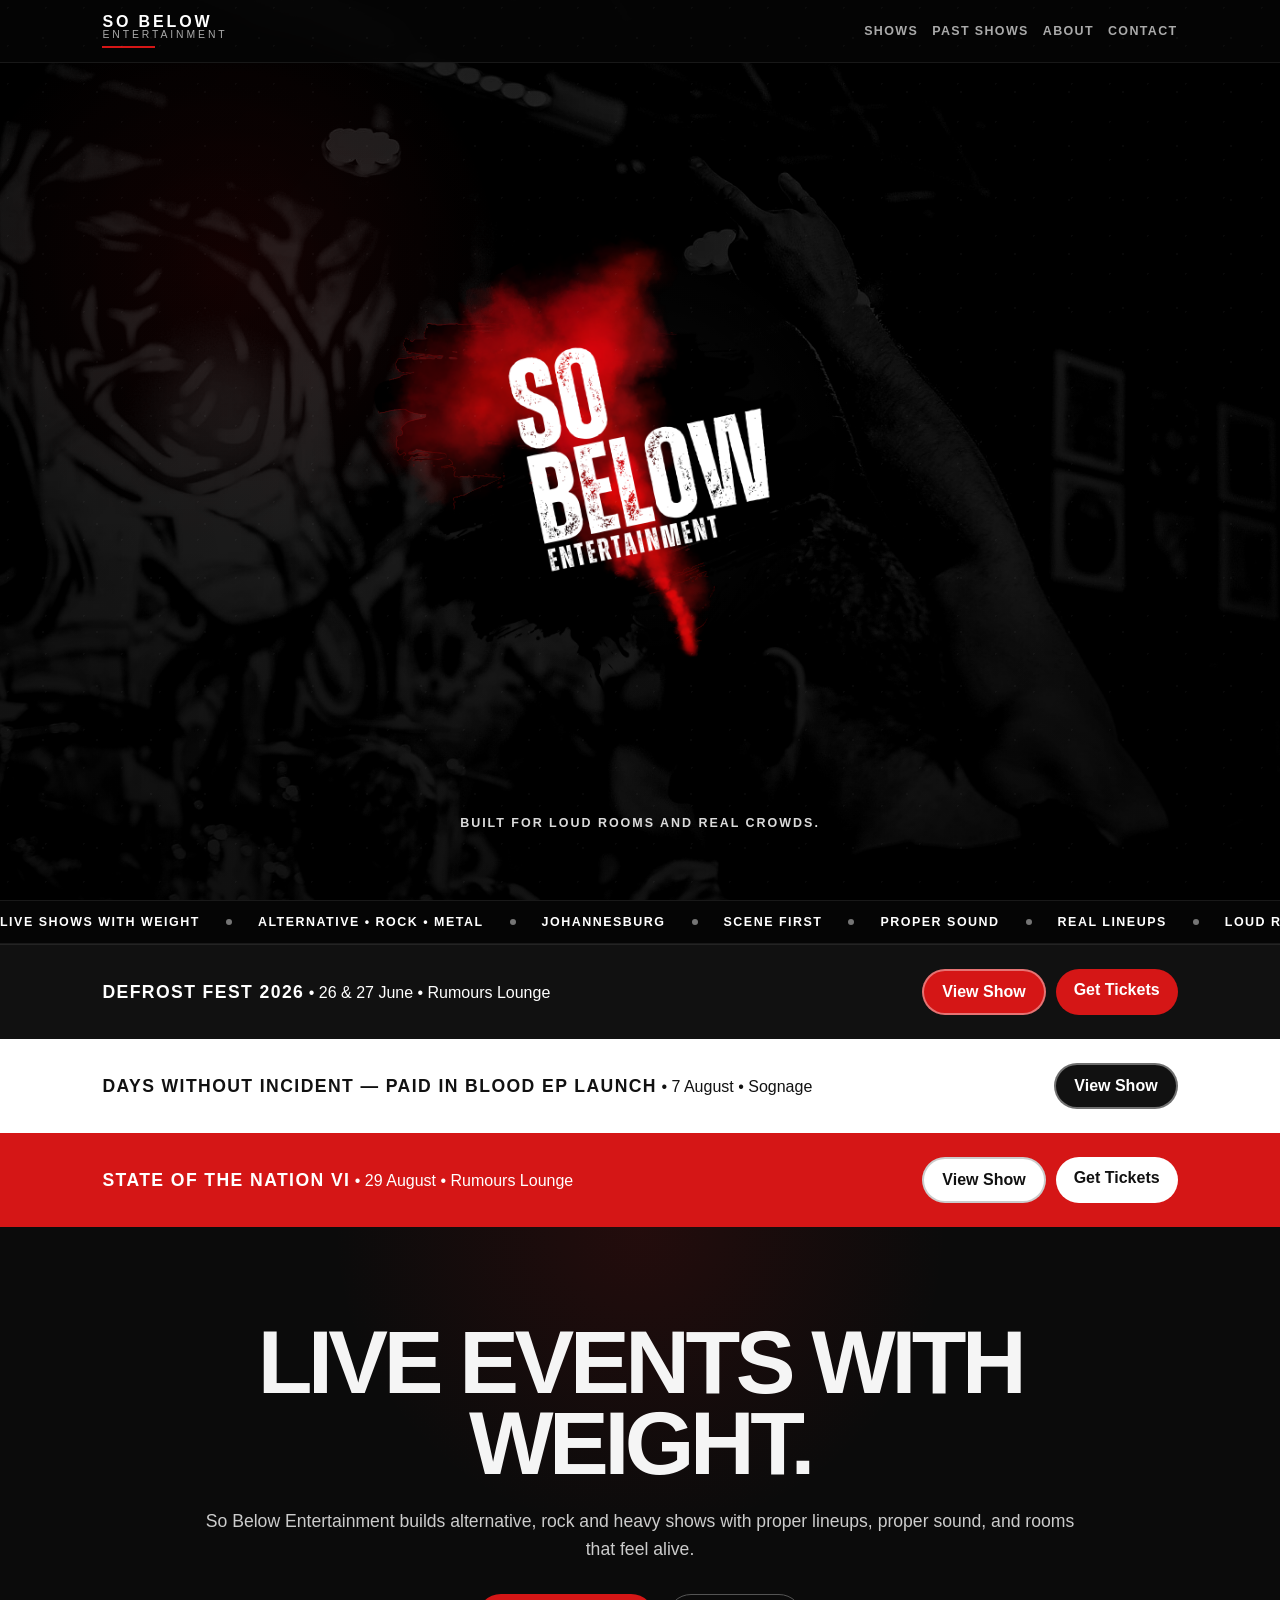
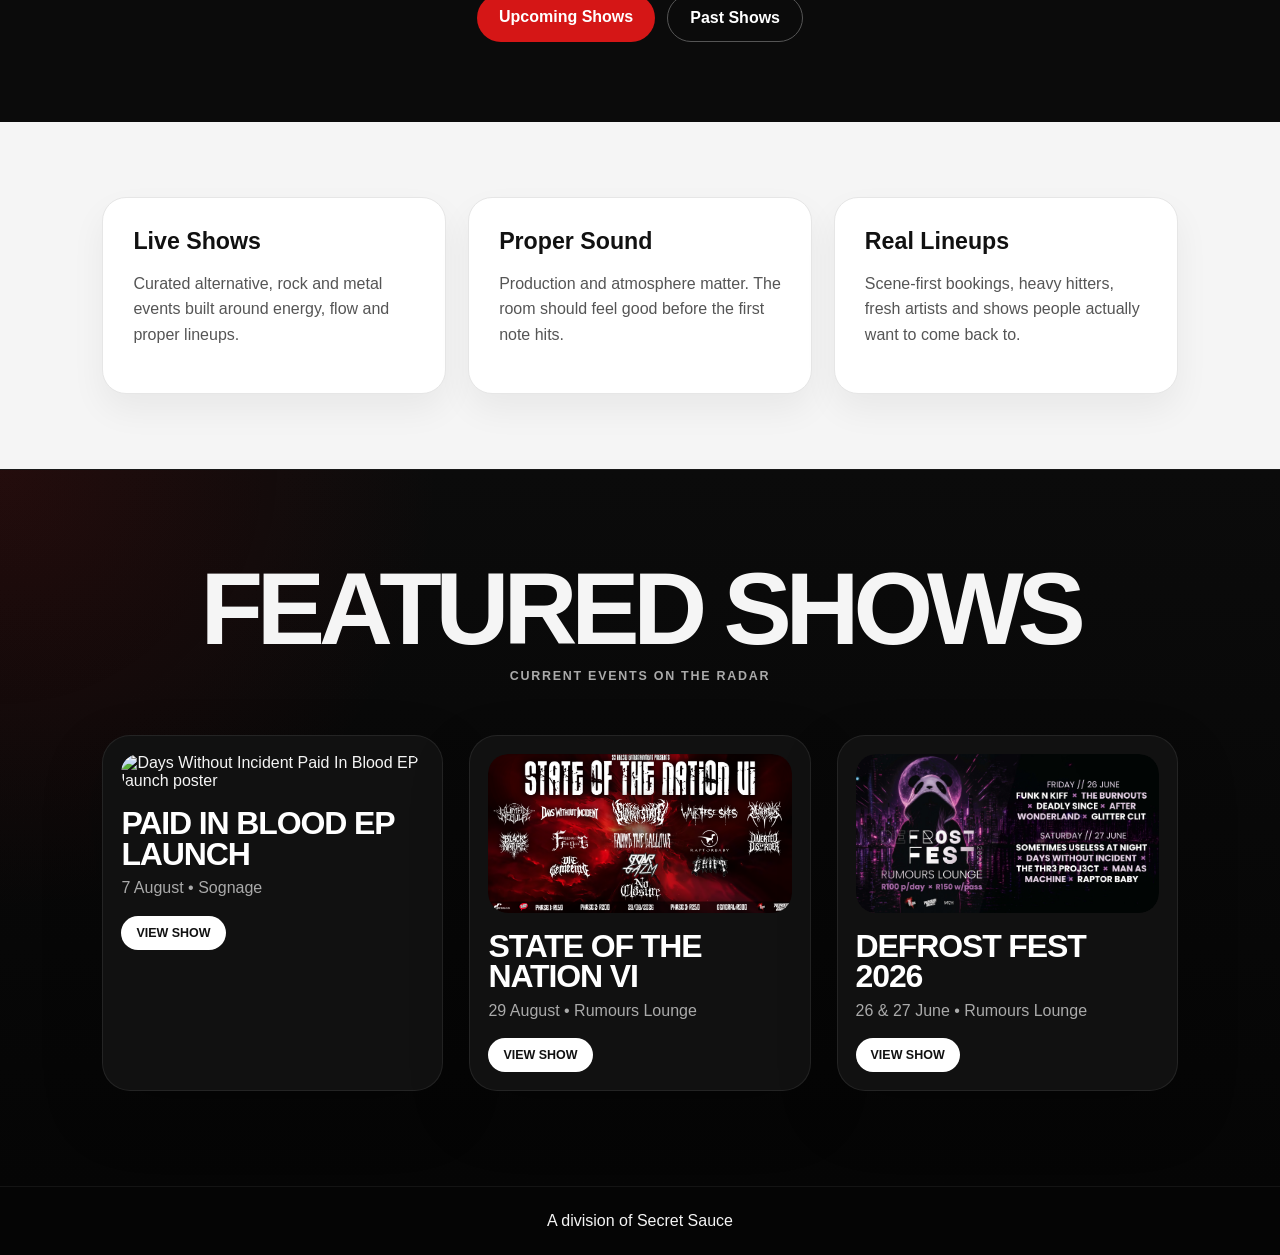
==== index.html @ 9b1fa043 "Update index.html" ====
<!DOCTYPE html>
<html lang="en">
<head>
<meta charset="UTF-8">
<meta name="viewport" content="width=device-width, initial-scale=1.0">
<title>So Below Entertainment | Live Music Events Johannesburg</title>

<meta name="description" content="So Below Entertainment puts on alternative, rock and metal shows in Johannesburg. Proper lineups, proper sound, rooms that feel alive.">

<link rel="icon" type="image/png" sizes="32x32" href="favicon-32x32.png">

<style>
* { box-sizing: border-box; }

html { scroll-behavior: smooth; }

body {
  margin: 0;
  font-family: Arial, Helvetica, sans-serif;
  background: #050505;
  color: #f5f5f5;
}

body::before {
  content: "";
  position: fixed;
  inset: 0;
  pointer-events: none;
  z-index: 999;
  opacity: 0.035;
  background-image:
    radial-gradient(circle at 20% 20%, white 0 1px, transparent 1px),
    radial-gradient(circle at 80% 70%, white 0 1px, transparent 1px);
  background-size: 38px 38px, 54px 54px;
}

/* NAV */
.nav {
  position: fixed;
  top: 0;
  width: 100%;
  padding: 14px 8%;
  display: flex;
  justify-content: space-between;
  align-items: center;
  background: rgba(5,5,5,0.86);
  backdrop-filter: blur(12px);
  border-bottom: 1px solid rgba(255,255,255,0.08);
  z-index: 100;
}

.brand {
  display: flex;
  flex-direction: column;
  line-height: 1;
  cursor: pointer;
  color: white;
  flex-shrink: 0;
}

.brand .so {
  font-size: 1rem;
  letter-spacing: 0.18em;
  font-weight: 900;
}

.brand .ent {
  font-size: 0.65rem;
  letter-spacing: 0.28em;
  color: #aaa;
}

.brand::after {
  content: "";
  margin-top: 6px;
  width: 42%;
  height: 2px;
  background: #d51616;
}

.nav nav {
  display: flex;
  gap: 14px;
  flex-wrap: nowrap;
  align-items: center;
}

.nav a {
  position: relative;
  color: #aaa;
  text-decoration: none;
  font-size: 0.78rem;
  letter-spacing: 0.11em;
  text-transform: uppercase;
  font-weight: 800;
  white-space: nowrap;
}

.nav a:hover,
.nav a.active {
  color: white;
}

/* HERO */
.hero {
  position: relative;
  min-height: 100vh;
  overflow: hidden;
}

.hero-bg {
  position: absolute;
  inset: 0;
  background: url("bckgnd.svg") center/cover no-repeat;
  filter: grayscale(100%) brightness(0.98) contrast(1.05);
  transform: scale(1.03);
}

.hero::before {
  content: "";
  position: absolute;
  inset: 0;
  background:
    radial-gradient(circle at center, rgba(255,255,255,0.06), transparent 26%),
    radial-gradient(circle at 18% 30%, rgba(213,22,22,0.16), transparent 22%);
  mix-blend-mode: screen;
  z-index: 1;
}

.hero::after {
  content: "";
  position: absolute;
  inset: 0;
  background:
    radial-gradient(circle at center, rgba(0,0,0,0.04), rgba(0,0,0,0.42)),
    linear-gradient(180deg, rgba(0,0,0,0.12), rgba(0,0,0,0.5));
  z-index: 1;
}

.hero-logo {
  position: absolute;
  top: 50%;
  left: 50%;
  width: 122vw;
  max-width: 1650px;
  transform: translate(-50%, -50%);
  z-index: 2;
}

.hero-logo img {
  width: 100%;
  display: block;
  animation: breathe 7s ease-in-out infinite;
}

.hero-tagline {
  position: absolute;
  left: 50%;
  bottom: 70px;
  transform: translateX(-50%);
  z-index: 3;
  color: rgba(255,255,255,0.86);
  text-transform: uppercase;
  letter-spacing: 0.16em;
  font-size: 0.78rem;
  font-weight: 900;
  text-align: center;
  width: 90%;
}

@keyframes breathe {
  0%, 100% { transform: scale(1); }
  50% { transform: scale(1.018); }
}

/* MARQUEE */
.marquee {
  overflow: hidden;
  background: #050505;
  color: white;
  border-top: 1px solid rgba(255,255,255,0.08);
  border-bottom: 1px solid rgba(255,255,255,0.08);
  width: 100%;
}

.marquee-track {
  display: flex;
  width: max-content;
  animation: marquee 40s linear infinite;
}

.marquee-group {
  display: flex;
  align-items: center;
  flex-shrink: 0;
}

.marquee span {
  font-weight: 900;
  text-transform: uppercase;
  letter-spacing: 0.12em;
  white-space: nowrap;
  font-size: 0.78rem;
}

.marquee-text {
  padding: 14px 0;
}

.marquee-dot {
  width: 6px;
  height: 6px;
  border-radius: 999px;
  background: rgba(255,255,255,0.45);
  margin: 0 26px;
  flex-shrink: 0;
}

@keyframes marquee {
  from { transform: translateX(0); }
  to { transform: translateX(-50%); }
}

/* FEATURE BARS */
.feature-bar {
  padding: 24px 8%;
  display: flex;
  justify-content: space-between;
  align-items: center;
  gap: 18px;
  flex-wrap: wrap;
  color: white;
}

.feature-bar strong {
  text-transform: uppercase;
  letter-spacing: 0.08em;
  font-size: 1.1rem;
}

.feature-bar a {
  padding: 12px 18px;
  border-radius: 999px;
  text-decoration: none;
  font-weight: 900;
  transition: 0.2s ease;
}

.feature-bar a:hover { transform: translateY(-2px); }

.red { background: #d51616; }
.red a { background: white; color: #111; }

.white {
  background: white;
  color: #111;
}

.white a {
  background: #111;
  color: white;
}

.dark {
  background: #111;
  color: white;
  border-top: 1px solid rgba(255,255,255,0.08);
}

.dark a {
  background: #d51616;
  color: white;
}

.bar-buttons {
  display: flex;
  gap: 10px;
  flex-shrink: 0;
}

.bar-link {
  padding: 12px 18px;
  border-radius: 999px;
  text-decoration: none;
  font-weight: 900;
  transition: 0.2s ease;
  border: 2px solid rgba(255,255,255,0.4);
  color: white;
}

.red .bar-link {
  border-color: rgba(0,0,0,0.2);
  color: #111;
}

.bar-link:hover { transform: translateY(-2px); }

/* INTRO */
.intro {
  padding: 95px 6% 80px;
  text-align: center;
  background:
    radial-gradient(circle at top, rgba(213,22,22,0.12), transparent 38%),
    #0b0b0b;
}

.intro h1 {
  font-size: clamp(2.7rem, 7vw, 6.5rem);
  line-height: 0.9;
  margin: 0 0 24px;
  text-transform: uppercase;
  letter-spacing: -0.05em;
}

.intro p {
  max-width: 900px;
  margin: auto;
  color: #ccc;
  line-height: 1.6;
  font-size: 1.1rem;
}

.buttons {
  margin-top: 30px;
  display: flex;
  justify-content: center;
  gap: 12px;
  flex-wrap: wrap;
}

.button {
  padding: 14px 22px;
  border-radius: 999px;
  text-decoration: none;
  font-weight: 900;
  transition: 0.2s ease;
}

.button:hover { transform: translateY(-3px); }

.primary { background: #d51616; color: white; }
.secondary { border: 1px solid #555; color: white; }

/* BLOCKS */
.blocks {
  padding: 75px 8%;
  display: grid;
  grid-template-columns: repeat(3, 1fr);
  gap: 22px;
  background: #f5f5f5;
  color: #111;
}

.block {
  background: white;
  padding: 30px;
  border-radius: 24px;
  border: 1px solid #e6e6e6;
  box-shadow: 0 16px 35px rgba(0,0,0,0.055);
  transition: 0.2s ease;
}

.block:hover { transform: translateY(-4px); }

.block h3 {
  margin: 0 0 10px;
  font-size: 1.45rem;
}

.block p {
  color: #555;
  line-height: 1.6;
}

/* FEATURED SHOWS */
.featured-shows {
  padding: 95px 8%;
  text-align: center;
  background:
    radial-gradient(circle at top left, rgba(213,22,22,0.12), transparent 30%),
    linear-gradient(180deg, #0b0b0b, #050505);
  border-top: 1px solid rgba(255,255,255,0.08);
}

.featured-shows h2 {
  font-size: clamp(3rem, 8vw, 7rem);
  line-height: 0.86;
  margin: 0 0 16px;
  text-transform: uppercase;
  letter-spacing: -0.06em;
}

.featured-subtitle {
  color: #aaa;
  text-transform: uppercase;
  letter-spacing: 0.14em;
  font-weight: 900;
  font-size: 0.78rem;
  margin-bottom: 52px;
}

.show-poster-grid {
  display: grid;
  grid-template-columns: repeat(3, 1fr);
  gap: 26px;
  max-width: 1250px;
  margin: auto;
}

.show-poster-card {
  display: block;
  background: #111;
  border: 1px solid rgba(255,255,255,0.08);
  border-radius: 28px;
  padding: 18px;
  text-align: left;
  box-shadow: 0 24px 60px rgba(0,0,0,0.24);
  transition: 0.22s ease;
  text-decoration: none;
  color: inherit;
}

.show-poster-card:hover {
  transform: translateY(-5px);
  box-shadow: 0 26px 70px rgba(213,22,22,0.18);
  border-color: rgba(213,22,22,0.35);
}

.poster-link {
  display: block;
  overflow: hidden;
  border-radius: 20px;
}

.show-poster-card img {
  width: 100%;
  display: block;
  border-radius: 20px;
  transition: 0.3s ease;
}

.show-poster-card:hover img {
  transform: scale(1.04);
}

.show-poster-card h3 {
  margin: 18px 0 8px;
  font-size: clamp(1.35rem, 2.5vw, 2rem);
  line-height: 0.95;
  text-transform: uppercase;
  letter-spacing: -0.035em;
  color: white;
}

.show-poster-card:hover h3 {
  color: #d51616;
}

.show-poster-card p {
  color: #aaa;
  margin: 0 0 16px;
  line-height: 1.4;
}

.card-button {
  display: inline-block;
  padding: 10px 15px;
  border-radius: 999px;
  background: white;
  color: #111;
  text-decoration: none;
  font-weight: 900;
  text-transform: uppercase;
  font-size: 0.78rem;
}

.show-poster-card:hover .card-button {
  background: #d51616;
  color: white;
}

/* REVEAL ANIMATIONS */
.reveal {
  opacity: 0;
  transform: translateY(24px);
  transition: 0.7s ease;
}

.reveal.visible {
  opacity: 1;
  transform: translateY(0);
}

/* FOOTER */
.footer {
  padding: 25px;
  background: #050505;
  border-top: 1px solid rgba(255,255,255,0.06);
  text-align: center;
}

.footer-copy {
  font-size: 0.7rem;
  color: #555;
  letter-spacing: 0.1em;
  text-transform: uppercase;
}

/* MOBILE */
@media(max-width:850px){
  .nav {
    position: sticky;
    top: 0;
    padding: 12px 4%;
    gap: 10px;
    flex-direction: column;
  }

  .brand {
    align-items: center;
  }

  .brand .so {
    font-size: 0.9rem;
  }

  .brand .ent {
    font-size: 0.55rem;
  }

  .brand::after {
    width: 60%;
  }

  .nav nav {
    width: 100%;
    justify-content: center;
    gap: 10px;
    flex-wrap: nowrap;
    padding-top: 6px;
  }

  .nav a {
    font-size: 0.62rem;
    letter-spacing: 0.06em;
  }

  .hero {
    min-height: 82vh;
  }

  .hero-logo {
    width: 178vw;
  }

  .hero-logo img {
    animation: none;
  }

  .hero-tagline {
    bottom: 34px;
    font-size: 0.62rem;
    letter-spacing: 0.1em;
  }

  .feature-bar {
    justify-content: center;
    text-align: center;
    padding: 22px 5%;
    flex-direction: column;
  }

  .feature-bar div {
    font-size: 0.78rem;
  }

  .feature-bar div a {
    display: block;
    word-break: break-word;
  }

  .feature-bar strong {
    font-size: 1rem;
  }

  .intro {
    padding: 65px 6%;
  }

  .blocks {
    grid-template-columns: 1fr;
    padding: 48px 5%;
  }

  .featured-shows {
    padding: 70px 5%;
  }

  .show-poster-grid {
    grid-template-columns: 1fr;
    gap: 22px;
  }

  .show-poster-card {
    padding: 16px;
  }
}
</style>
</head>

<body>

<header class="nav">
  <div class="brand" onclick="location.href='index.html'">
    <span class="so">SO BELOW</span>
    <span class="ent">ENTERTAINMENT</span>
  </div>

  <nav>
    <a href="shows.html">Shows</a>
    <a href="past-shows.html">Past Shows</a>
    <a href="/about/">About</a>
    <a href="contact.html">Contact</a>
  </nav>
</header>

<main class="hero">
  <div class="hero-bg"></div>
  <div class="hero-logo">
    <img src="logo.svg" alt="So Below Entertainment">
  </div>
  <div class="hero-tagline">Built for loud rooms and real crowds.</div>
</main>

<section class="marquee">
  <div class="marquee-track">

    <div class="marquee-group">
      <span class="marquee-text">Live shows with weight</span>
      <span class="marquee-dot"></span>
      <span class="marquee-text">Alternative • Rock • Metal</span>
      <span class="marquee-dot"></span>
      <span class="marquee-text">Johannesburg</span>
      <span class="marquee-dot"></span>
      <span class="marquee-text">Scene first</span>
      <span class="marquee-dot"></span>
      <span class="marquee-text">Proper sound</span>
      <span class="marquee-dot"></span>
      <span class="marquee-text">Real lineups</span>
      <span class="marquee-dot"></span>
      <span class="marquee-text">Loud rooms</span>
      <span class="marquee-dot"></span>
      <span class="marquee-text">Real crowds</span>
      <span class="marquee-dot"></span>
    </div>

    <div class="marquee-group" aria-hidden="true">
      <span class="marquee-text">Live shows with weight</span>
      <span class="marquee-dot"></span>
      <span class="marquee-text">Alternative • Rock • Metal</span>
      <span class="marquee-dot"></span>
      <span class="marquee-text">Johannesburg</span>
      <span class="marquee-dot"></span>
      <span class="marquee-text">Scene first</span>
      <span class="marquee-dot"></span>
      <span class="marquee-text">Proper sound</span>
      <span class="marquee-dot"></span>
      <span class="marquee-text">Real lineups</span>
      <span class="marquee-dot"></span>
      <span class="marquee-text">Loud rooms</span>
      <span class="marquee-dot"></span>
      <span class="marquee-text">Real crowds</span>
      <span class="marquee-dot"></span>
    </div>

  </div>
</section>

<section class="feature-bar dark reveal">
  <div>
    <strong>Defrost Fest 2026</strong> • 26 & 27 June • Rumours Lounge
  </div>
  <div class="bar-buttons">
    <a href="shows.html" class="bar-link">View Show</a>
    <a href="https://tickets.koid.co.za/event/defrost-fest-2026-" target="_blank">Get Tickets</a>
  </div>
</section>

<section class="feature-bar white reveal">
  <div>
    <strong>Days Without Incident — Paid In Blood EP Launch</strong> • 7 August • Sognage
  </div>
  <div class="bar-buttons">
    <a href="shows.html" class="bar-link">View Show</a>
  </div>
</section>

<section class="feature-bar red reveal">
  <div>
    <strong>State Of The Nation VI</strong> • 29 August • Rumours Lounge
  </div>
  <div class="bar-buttons">
    <a href="shows.html" class="bar-link">View Show</a>
    <a href="https://tickets.koid.co.za/event/state-of-the-nation-vi" target="_blank">Get Tickets</a>
  </div>
</section>

<section class="intro reveal">
  <h1>Live Events With Weight.</h1>
  <p>
    So Below Entertainment builds alternative, rock and heavy shows with proper lineups,
    proper sound, and rooms that feel alive.
  </p>

  <div class="buttons">
    <a class="button primary" href="shows.html">Upcoming Shows</a>
    <a class="button secondary" href="past-shows.html">Past Shows</a>
  </div>
</section>

<section class="blocks reveal">
  <div class="block">
    <h3>Live Shows</h3>
    <p>Curated alternative, rock and metal events built around energy, flow and proper lineups.</p>
  </div>

  <div class="block">
    <h3>Proper Sound</h3>
    <p>Production and atmosphere matter. The room should feel good before the first note hits.</p>
  </div>

  <div class="block">
    <h3>Real Lineups</h3>
    <p>Scene-first bookings, heavy hitters, fresh artists and shows people actually want to come back to.</p>
  </div>
</section>

<section class="featured-shows reveal">
  <h2>Featured Shows</h2>
  <div class="featured-subtitle">Current events on the radar</div>

  <div class="show-poster-grid">

    <a class="show-poster-card" href="shows.html">
      <span class="poster-link">
        <img src="DWI_EP_1920x1005.png" alt="Days Without Incident Paid In Blood EP launch poster">
      </span>
      <h3>Paid In Blood EP Launch</h3>
      <p>7 August • Sognage</p>
      <span class="card-button">View Show</span>
    </a>

    <a class="show-poster-card" href="shows.html">
      <span class="poster-link">
        <img src="sotnvi_Final.png" alt="State Of The Nation VI final poster">
      </span>
      <h3>State Of The Nation VI</h3>
      <p>29 August • Rumours Lounge</p>
      <span class="card-button">View Show</span>
    </a>

    <a class="show-poster-card" href="shows.html">
      <span class="poster-link">
        <img src="defrost-fest.jpeg" alt="Defrost Fest 2026 poster">
      </span>
      <h3>Defrost Fest 2026</h3>
      <p>26 & 27 June • Rumours Lounge</p>
      <span class="card-button">View Show</span>
    </a>

  </div>
</section>

<footer class="footer">
  <div class="secret">A division of Secret Sauce</div>
</footer>

<script>
const revealElements = document.querySelectorAll(".reveal");

const revealObserver = new IntersectionObserver((entries) => {
  entries.forEach(entry => {
    if (entry.isIntersecting) {
      entry.target.classList.add("visible");
    }
  });
}, {
  threshold: 0.12
});

revealElements.forEach(element => {
  revealObserver.observe(element);
});
</script>

</body>
</html>
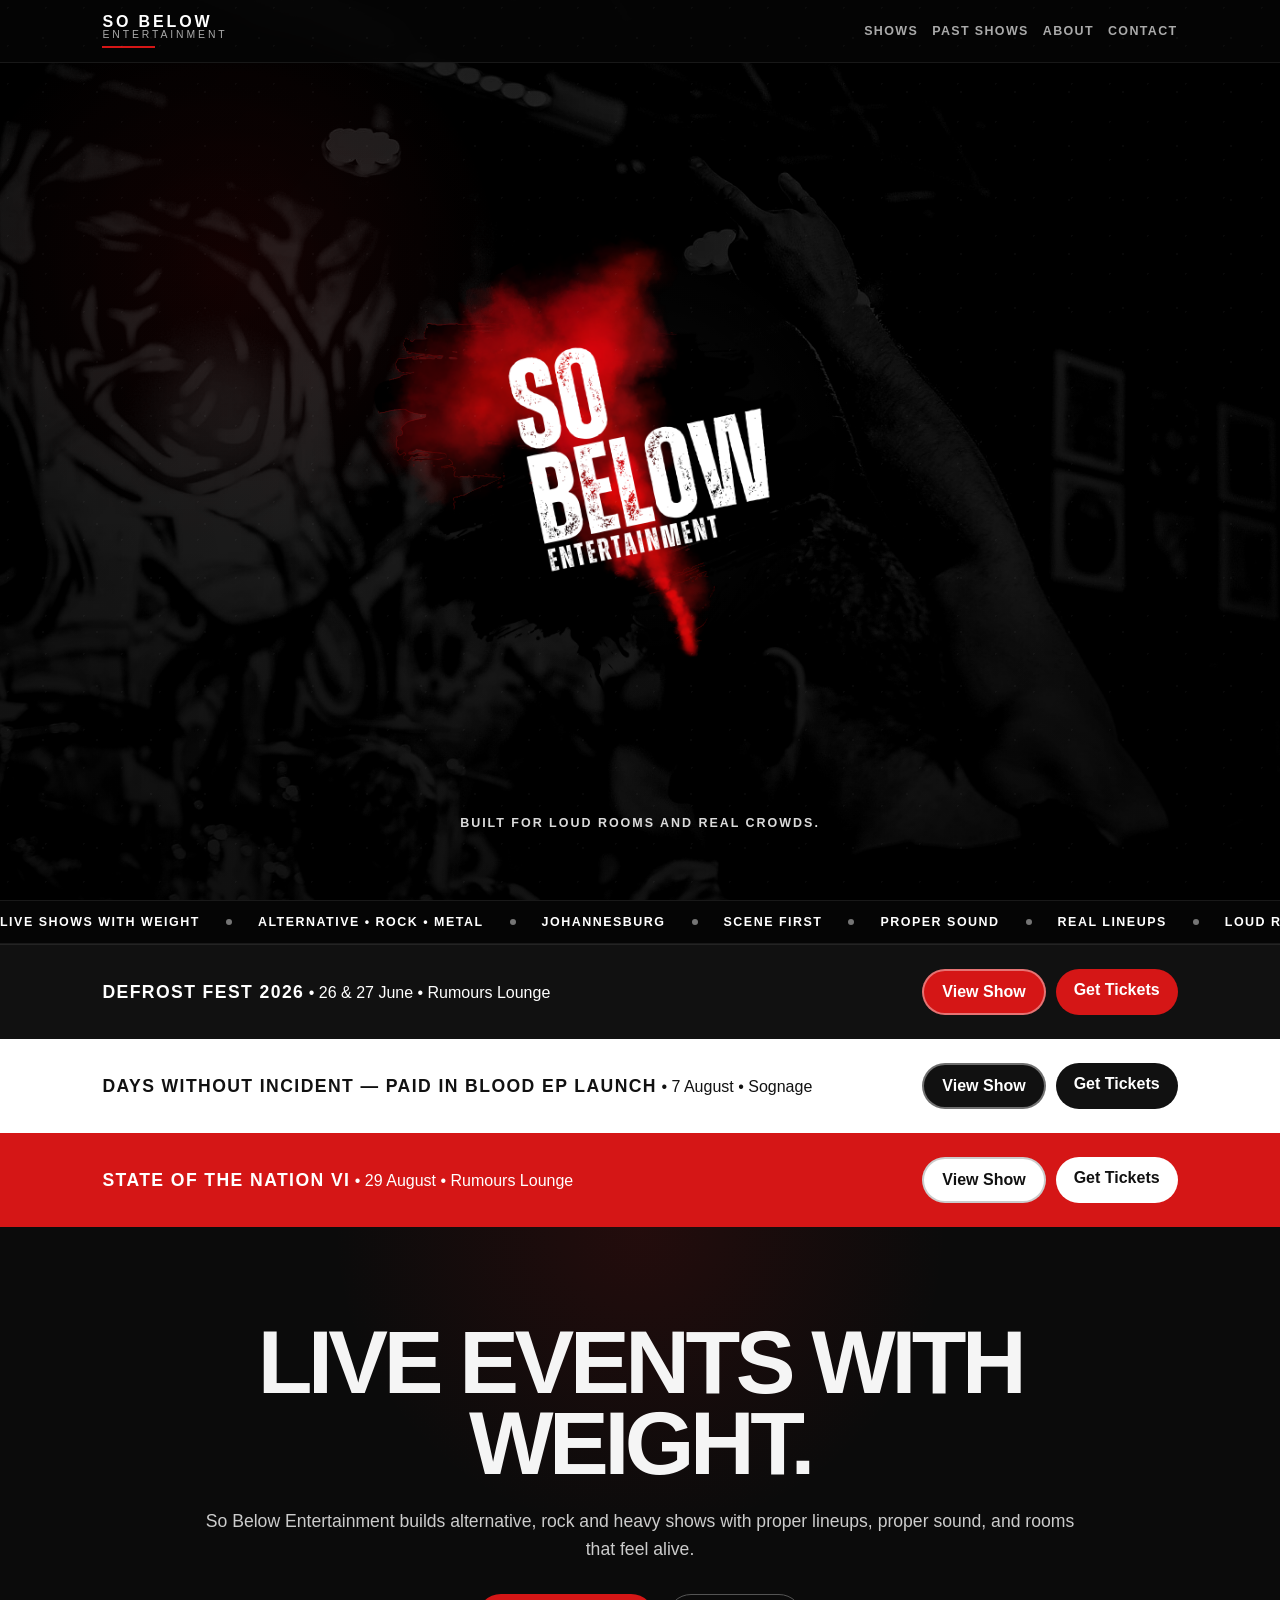
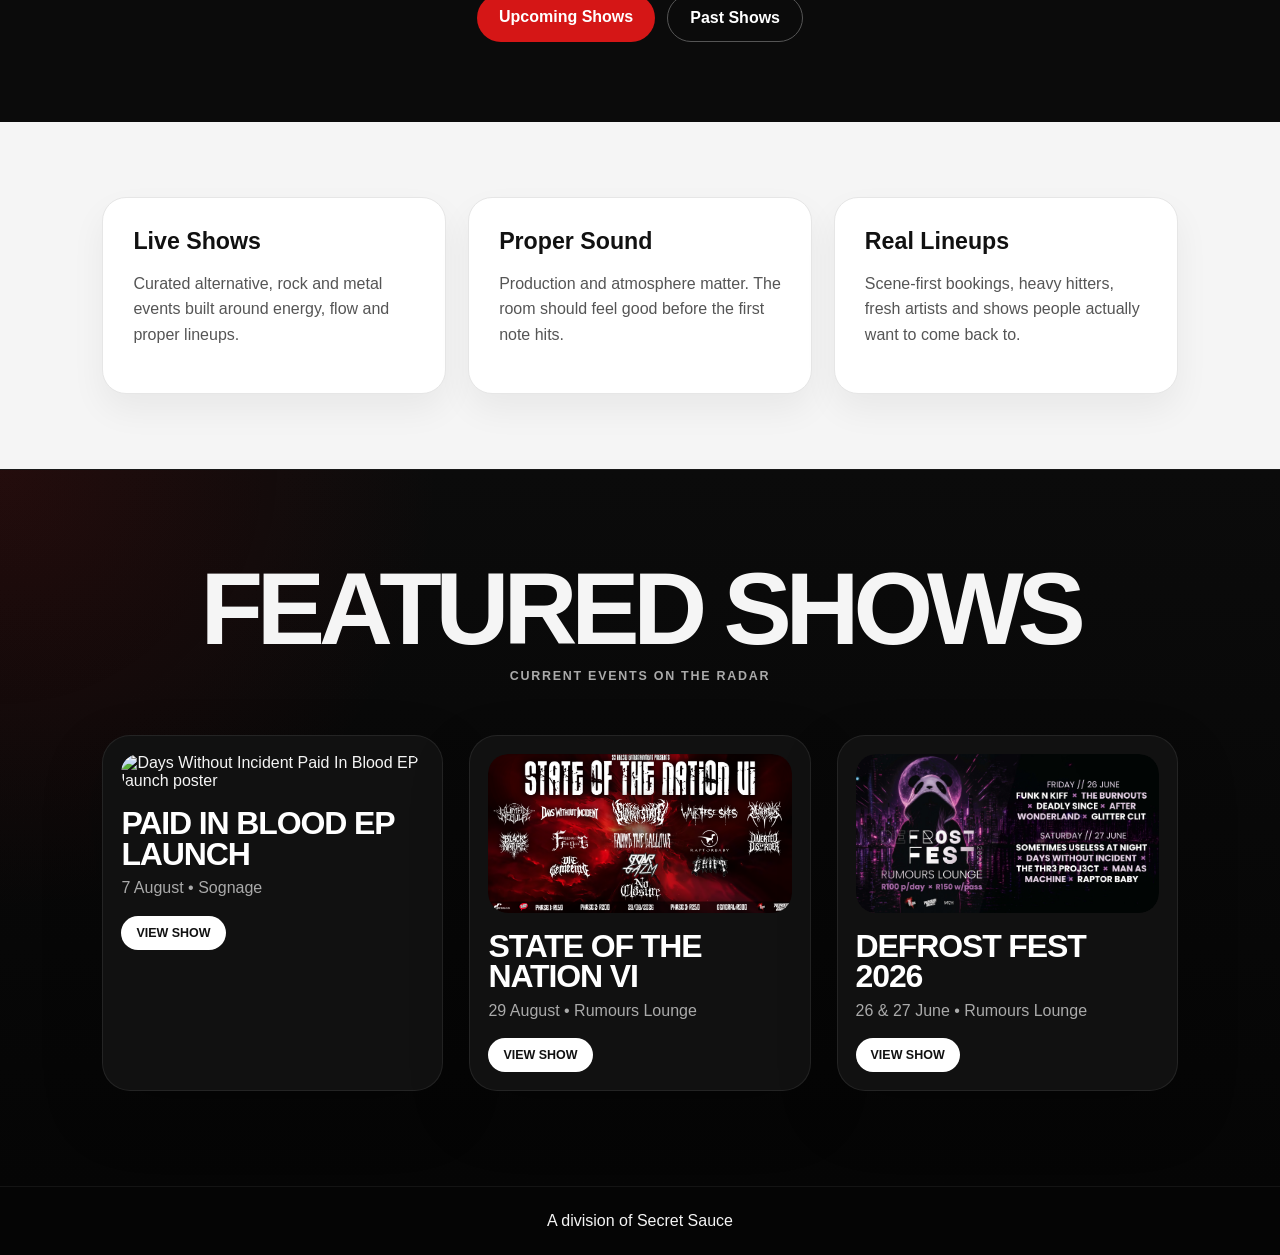
==== commit 2277464c: "Update index.html" ====
--- a/index.html
+++ b/index.html
@@ -692,6 +692,7 @@
   </div>
   <div class="bar-buttons">
     <a href="shows.html" class="bar-link">View Show</a>
+    <a href="https://tickets.koid.co.za/event/days-without-incident-" target="_blank">Get Tickets</a>
   </div>
 </section>
 
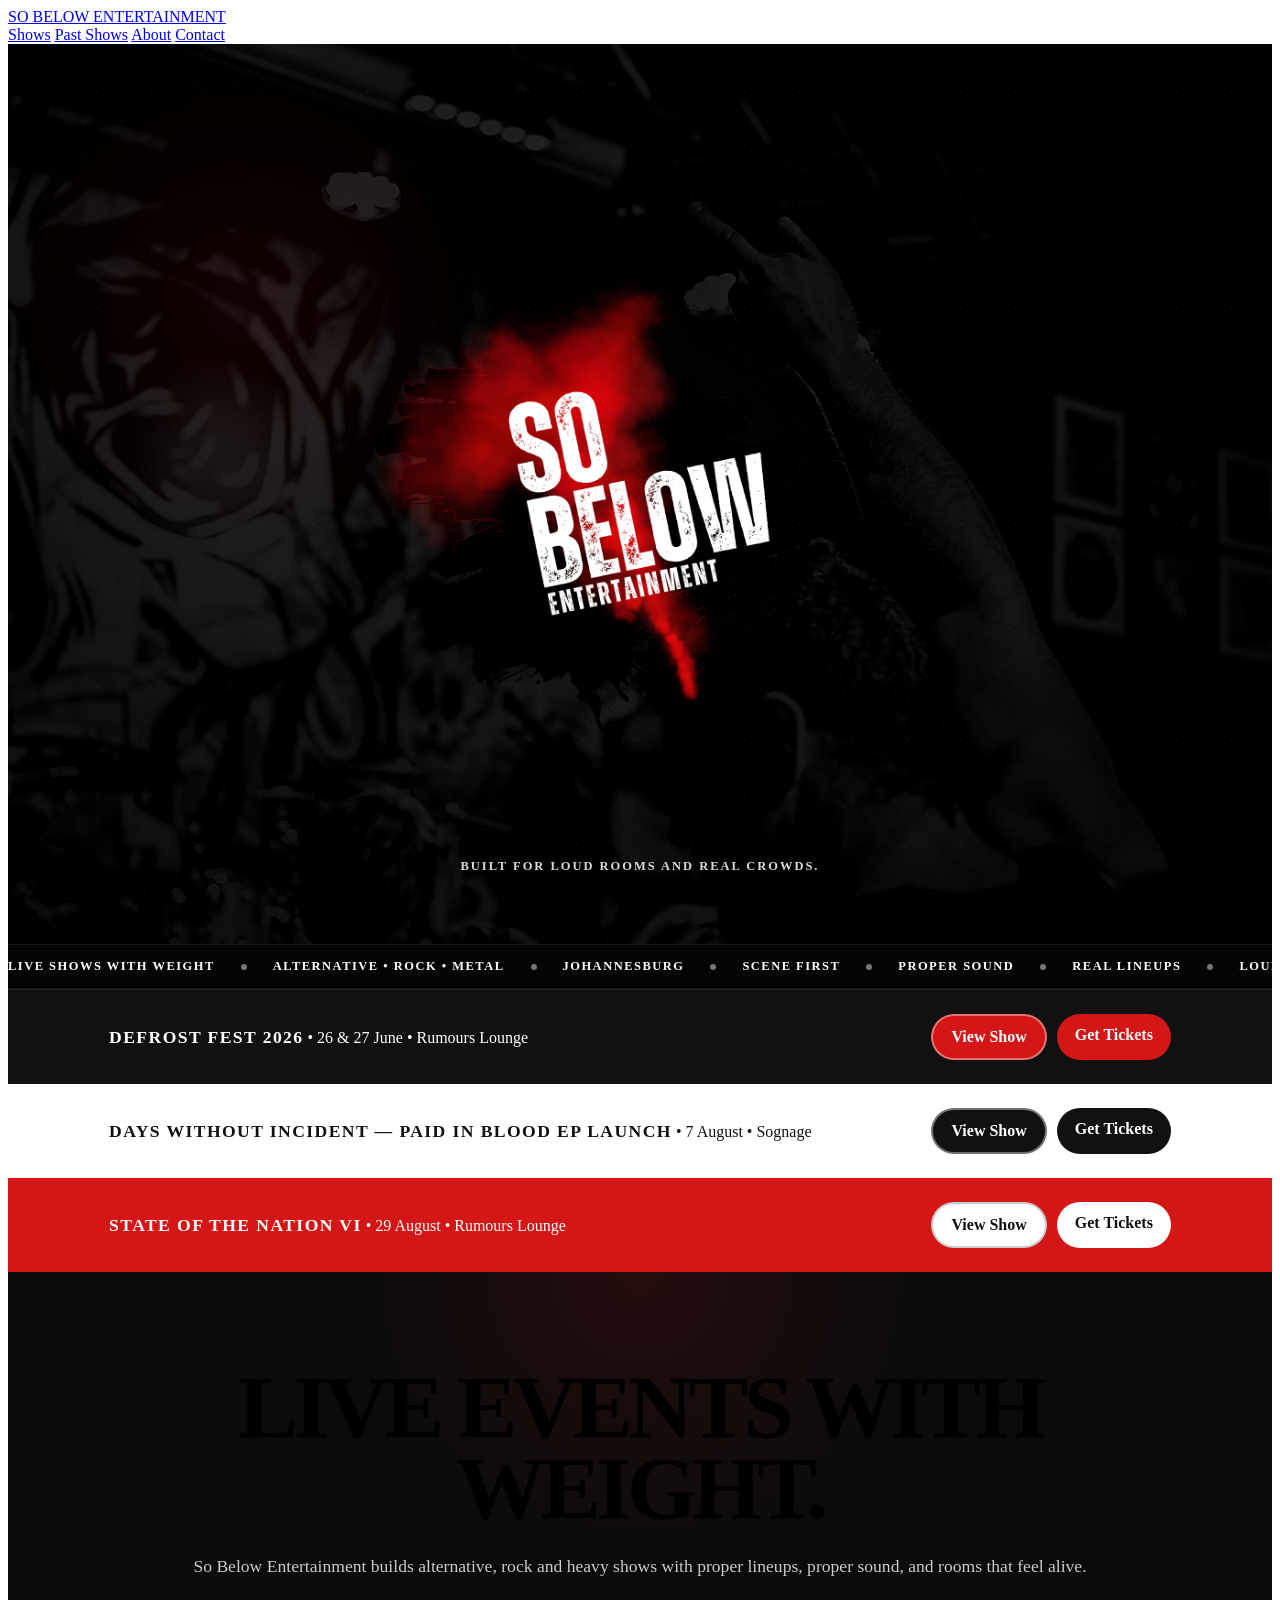
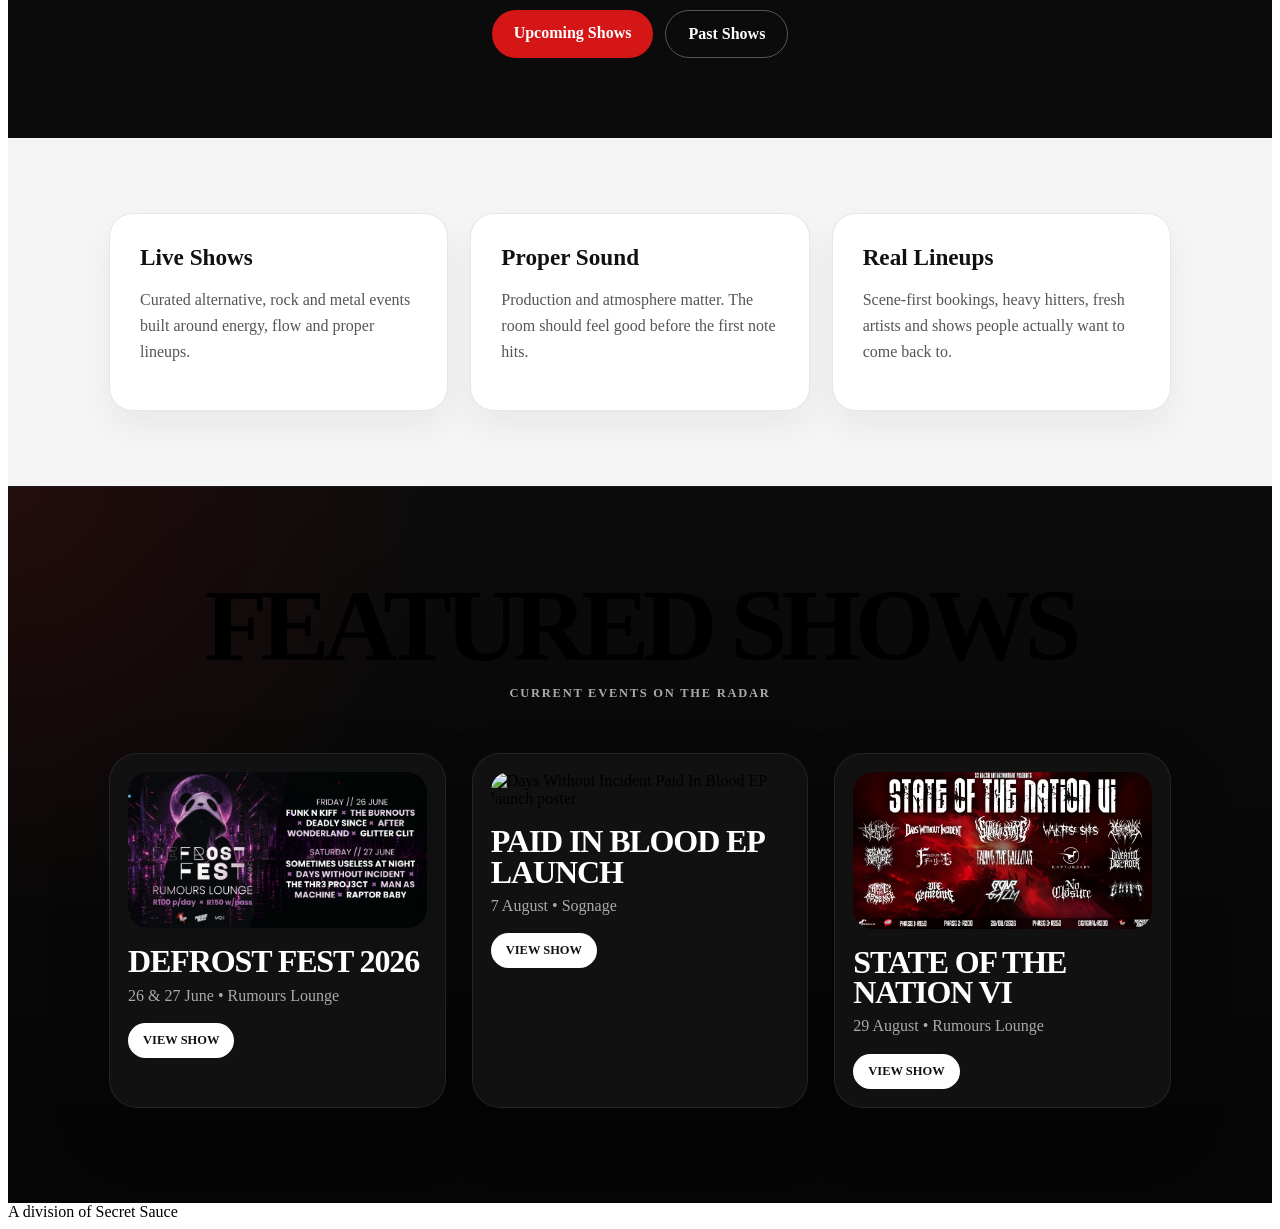
==== commit 81f87afc: "Update index.html" ====
--- a/index.html
+++ b/index.html
@@ -7,20 +7,18 @@
 
 <meta name="description" content="So Below Entertainment puts on alternative, rock and metal shows in Johannesburg. Proper lineups, proper sound, rooms that feel alive.">
 
+<!-- Open Graph / Social sharing -->
+<meta property="og:type" content="website">
+<meta property="og:url" content="https://sobelow.co.za/">
+<meta property="og:title" content="So Below Entertainment | Live Music Events Johannesburg">
+<meta property="og:description" content="Alternative, rock and metal shows in Johannesburg. Proper lineups, proper sound, rooms that feel alive.">
+<meta property="og:image" content="https://sobelow.co.za/sotnvi_Final.png">
+<meta name="twitter:card" content="summary_large_image">
+
 <link rel="icon" type="image/png" sizes="32x32" href="favicon-32x32.png">
+<link rel="stylesheet" href="sobelow.css">
 
 <style>
-* { box-sizing: border-box; }
-
-html { scroll-behavior: smooth; }
-
-body {
-  margin: 0;
-  font-family: Arial, Helvetica, sans-serif;
-  background: #050505;
-  color: #f5f5f5;
-}
-
 body::before {
   content: "";
   position: fixed;
@@ -34,73 +32,6 @@
   background-size: 38px 38px, 54px 54px;
 }
 
-/* NAV */
-.nav {
-  position: fixed;
-  top: 0;
-  width: 100%;
-  padding: 14px 8%;
-  display: flex;
-  justify-content: space-between;
-  align-items: center;
-  background: rgba(5,5,5,0.86);
-  backdrop-filter: blur(12px);
-  border-bottom: 1px solid rgba(255,255,255,0.08);
-  z-index: 100;
-}
-
-.brand {
-  display: flex;
-  flex-direction: column;
-  line-height: 1;
-  cursor: pointer;
-  color: white;
-  flex-shrink: 0;
-}
-
-.brand .so {
-  font-size: 1rem;
-  letter-spacing: 0.18em;
-  font-weight: 900;
-}
-
-.brand .ent {
-  font-size: 0.65rem;
-  letter-spacing: 0.28em;
-  color: #aaa;
-}
-
-.brand::after {
-  content: "";
-  margin-top: 6px;
-  width: 42%;
-  height: 2px;
-  background: #d51616;
-}
-
-.nav nav {
-  display: flex;
-  gap: 14px;
-  flex-wrap: nowrap;
-  align-items: center;
-}
-
-.nav a {
-  position: relative;
-  color: #aaa;
-  text-decoration: none;
-  font-size: 0.78rem;
-  letter-spacing: 0.11em;
-  text-transform: uppercase;
-  font-weight: 800;
-  white-space: nowrap;
-}
-
-.nav a:hover,
-.nav a.active {
-  color: white;
-}
-
 /* HERO */
 .hero {
   position: relative;
@@ -491,60 +422,8 @@
   transform: translateY(0);
 }
 
-/* FOOTER */
-.footer {
-  padding: 25px;
-  background: #050505;
-  border-top: 1px solid rgba(255,255,255,0.06);
-  text-align: center;
-}
-
-.footer-copy {
-  font-size: 0.7rem;
-  color: #555;
-  letter-spacing: 0.1em;
-  text-transform: uppercase;
-}
-
 /* MOBILE */
 @media(max-width:850px){
-  .nav {
-    position: sticky;
-    top: 0;
-    padding: 12px 4%;
-    gap: 10px;
-    flex-direction: column;
-  }
-
-  .brand {
-    align-items: center;
-  }
-
-  .brand .so {
-    font-size: 0.9rem;
-  }
-
-  .brand .ent {
-    font-size: 0.55rem;
-  }
-
-  .brand::after {
-    width: 60%;
-  }
-
-  .nav nav {
-    width: 100%;
-    justify-content: center;
-    gap: 10px;
-    flex-wrap: nowrap;
-    padding-top: 6px;
-  }
-
-  .nav a {
-    font-size: 0.62rem;
-    letter-spacing: 0.06em;
-  }
-
   .hero {
     min-height: 82vh;
   }
@@ -611,15 +490,15 @@
 <body>
 
 <header class="nav">
-  <div class="brand" onclick="location.href='index.html'">
+  <a class="brand" href="index.html">
     <span class="so">SO BELOW</span>
     <span class="ent">ENTERTAINMENT</span>
-  </div>
+  </a>
 
   <nav>
     <a href="shows.html">Shows</a>
     <a href="past-shows.html">Past Shows</a>
-    <a href="/about/">About</a>
+    <a href="about.html">About</a>
     <a href="contact.html">Contact</a>
   </nav>
 </header>
@@ -676,12 +555,13 @@
   </div>
 </section>
 
+<!-- Feature bars ordered by date: soonest first -->
 <section class="feature-bar dark reveal">
   <div>
     <strong>Defrost Fest 2026</strong> • 26 & 27 June • Rumours Lounge
   </div>
   <div class="bar-buttons">
-    <a href="shows.html" class="bar-link">View Show</a>
+    <a href="shows.html#defrost-fest" class="bar-link">View Show</a>
     <a href="https://tickets.koid.co.za/event/defrost-fest-2026-" target="_blank">Get Tickets</a>
   </div>
 </section>
@@ -691,7 +571,7 @@
     <strong>Days Without Incident — Paid In Blood EP Launch</strong> • 7 August • Sognage
   </div>
   <div class="bar-buttons">
-    <a href="shows.html" class="bar-link">View Show</a>
+    <a href="shows.html#dwi-ep-launch" class="bar-link">View Show</a>
     <a href="https://tickets.koid.co.za/event/days-without-incident-" target="_blank">Get Tickets</a>
   </div>
 </section>
@@ -701,7 +581,7 @@
     <strong>State Of The Nation VI</strong> • 29 August • Rumours Lounge
   </div>
   <div class="bar-buttons">
-    <a href="shows.html" class="bar-link">View Show</a>
+    <a href="shows.html#state-of-the-nation-vi" class="bar-link">View Show</a>
     <a href="https://tickets.koid.co.za/event/state-of-the-nation-vi" target="_blank">Get Tickets</a>
   </div>
 </section>
@@ -740,9 +620,19 @@
   <h2>Featured Shows</h2>
   <div class="featured-subtitle">Current events on the radar</div>
 
+  <!-- Ordered chronologically: soonest first -->
   <div class="show-poster-grid">
 
-    <a class="show-poster-card" href="shows.html">
+    <a class="show-poster-card" href="shows.html#defrost-fest">
+      <span class="poster-link">
+        <img src="defrost-fest.jpeg" alt="Defrost Fest 2026 poster">
+      </span>
+      <h3>Defrost Fest 2026</h3>
+      <p>26 & 27 June • Rumours Lounge</p>
+      <span class="card-button">View Show</span>
+    </a>
+
+    <a class="show-poster-card" href="shows.html#dwi-ep-launch">
       <span class="poster-link">
         <img src="DWI_EP_1920x1005.png" alt="Days Without Incident Paid In Blood EP launch poster">
       </span>
@@ -751,7 +641,7 @@
       <span class="card-button">View Show</span>
     </a>
 
-    <a class="show-poster-card" href="shows.html">
+    <a class="show-poster-card" href="shows.html#state-of-the-nation-vi">
       <span class="poster-link">
         <img src="sotnvi_Final.png" alt="State Of The Nation VI final poster">
       </span>
@@ -760,20 +650,11 @@
       <span class="card-button">View Show</span>
     </a>
 
-    <a class="show-poster-card" href="shows.html">
-      <span class="poster-link">
-        <img src="defrost-fest.jpeg" alt="Defrost Fest 2026 poster">
-      </span>
-      <h3>Defrost Fest 2026</h3>
-      <p>26 & 27 June • Rumours Lounge</p>
-      <span class="card-button">View Show</span>
-    </a>
-
   </div>
 </section>
 
 <footer class="footer">
-  <div class="secret">A division of Secret Sauce</div>
+  <div class="footer-copy">A division of Secret Sauce</div>
 </footer>
 
 <script>
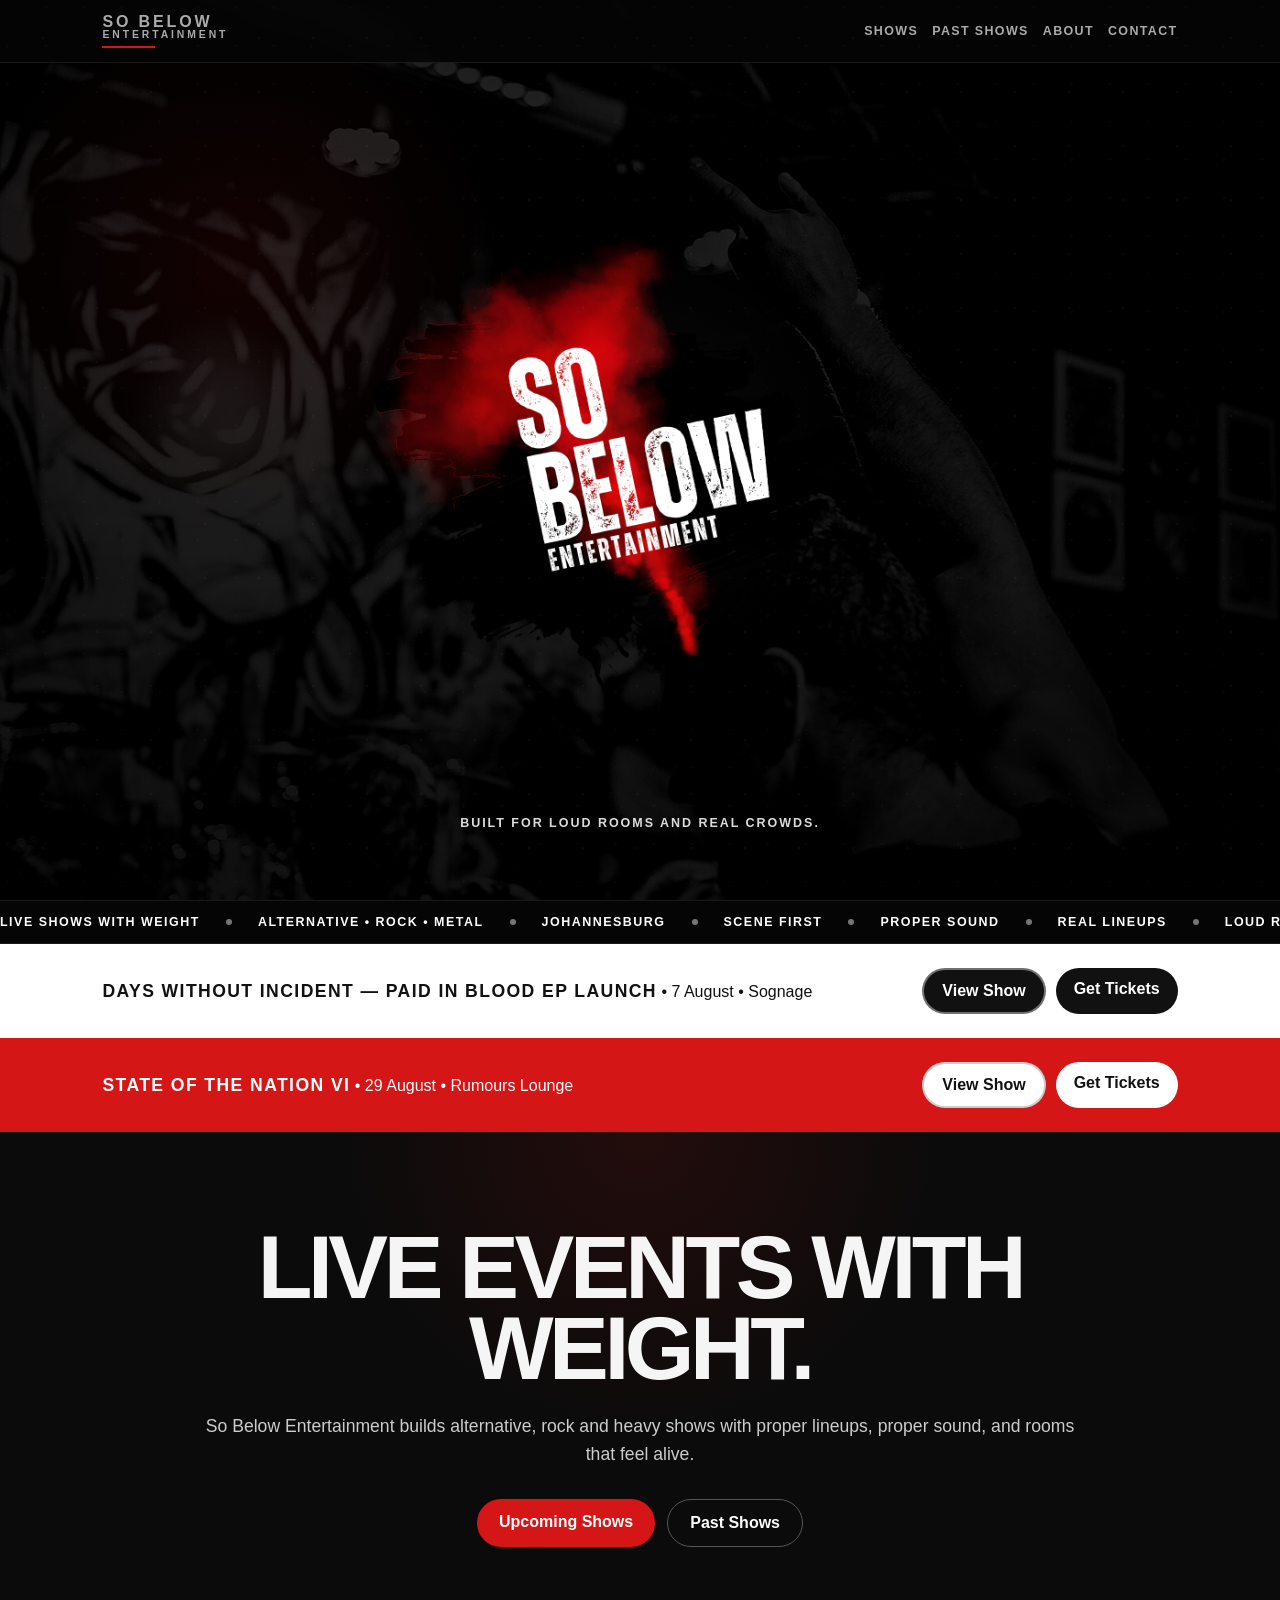
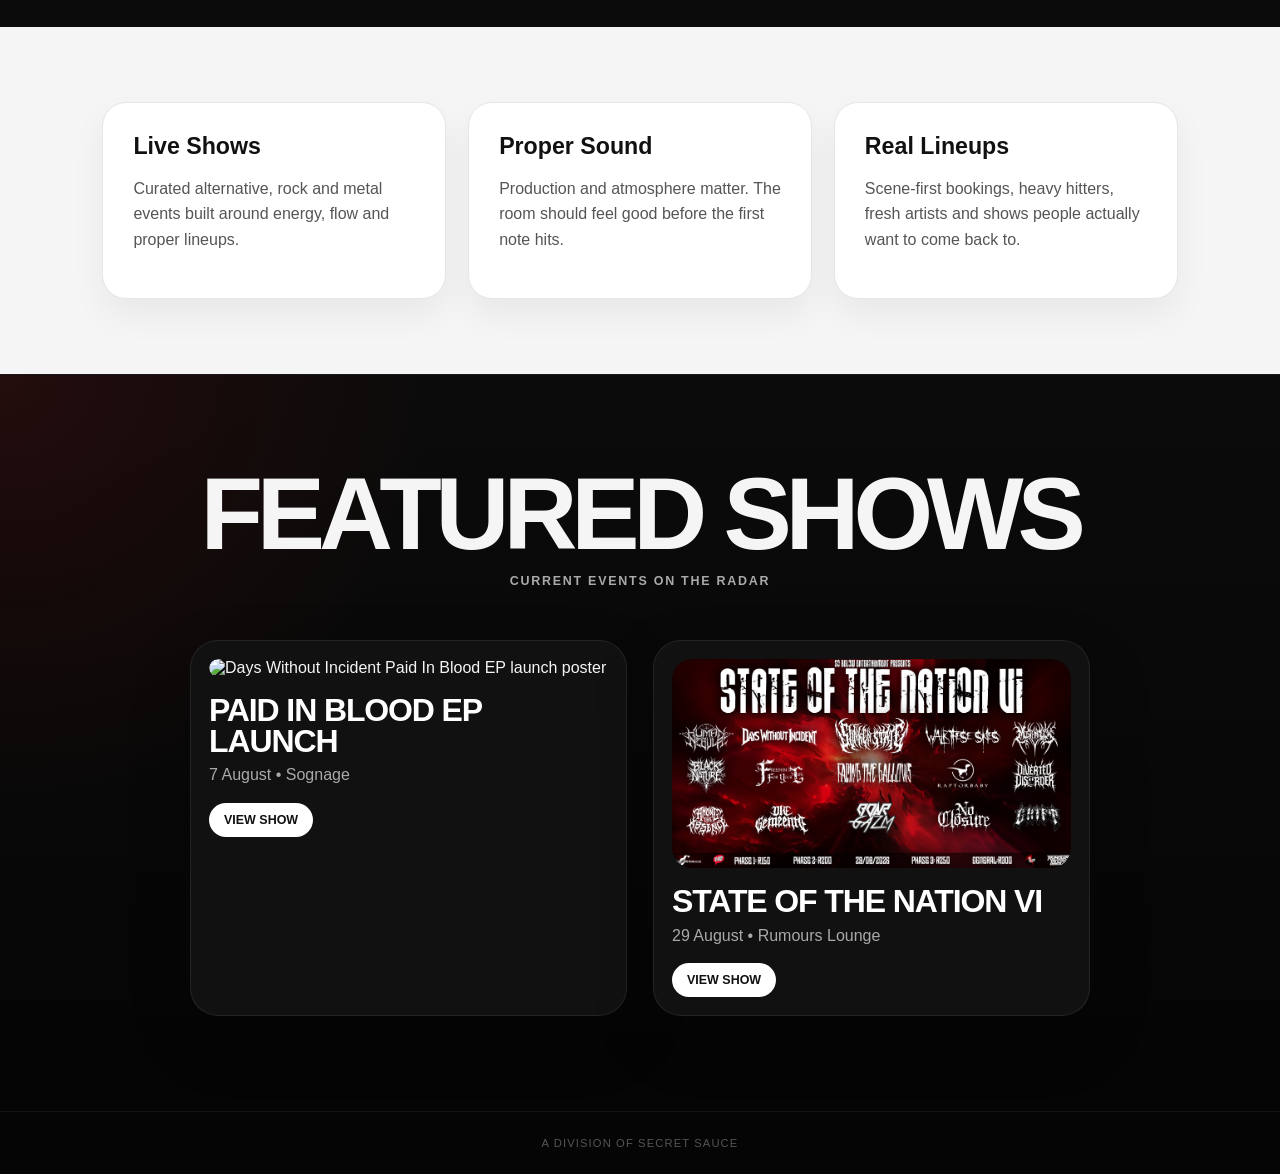
==== commit 1cc41b8c: "Update index.html" ====
--- a/index.html
+++ b/index.html
@@ -7,7 +7,6 @@
 
 <meta name="description" content="So Below Entertainment puts on alternative, rock and metal shows in Johannesburg. Proper lineups, proper sound, rooms that feel alive.">
 
-<!-- Open Graph / Social sharing -->
 <meta property="og:type" content="website">
 <meta property="og:url" content="https://sobelow.co.za/">
 <meta property="og:title" content="So Below Entertainment | Live Music Events Johannesburg">
@@ -32,7 +31,6 @@
   background-size: 38px 38px, 54px 54px;
 }
 
-/* HERO */
 .hero {
   position: relative;
   min-height: 100vh;
@@ -104,7 +102,6 @@
   50% { transform: scale(1.018); }
 }
 
-/* MARQUEE */
 .marquee {
   overflow: hidden;
   background: #050505;
@@ -134,9 +131,7 @@
   font-size: 0.78rem;
 }
 
-.marquee-text {
-  padding: 14px 0;
-}
+.marquee-text { padding: 14px 0; }
 
 .marquee-dot {
   width: 6px;
@@ -152,7 +147,6 @@
   to { transform: translateX(-50%); }
 }
 
-/* FEATURE BARS */
 .feature-bar {
   padding: 24px 8%;
   display: flex;
@@ -182,15 +176,8 @@
 .red { background: #d51616; }
 .red a { background: white; color: #111; }
 
-.white {
-  background: white;
-  color: #111;
-}
-
-.white a {
-  background: #111;
-  color: white;
-}
+.white { background: white; color: #111; }
+.white a { background: #111; color: white; }
 
 .dark {
   background: #111;
@@ -198,16 +185,9 @@
   border-top: 1px solid rgba(255,255,255,0.08);
 }
 
-.dark a {
-  background: #d51616;
-  color: white;
-}
-
-.bar-buttons {
-  display: flex;
-  gap: 10px;
-  flex-shrink: 0;
-}
+.dark a { background: #d51616; color: white; }
+
+.bar-buttons { display: flex; gap: 10px; flex-shrink: 0; }
 
 .bar-link {
   padding: 12px 18px;
@@ -219,14 +199,9 @@
   color: white;
 }
 
-.red .bar-link {
-  border-color: rgba(0,0,0,0.2);
-  color: #111;
-}
-
+.red .bar-link { border-color: rgba(0,0,0,0.2); color: #111; }
 .bar-link:hover { transform: translateY(-2px); }
 
-/* INTRO */
 .intro {
   padding: 95px 6% 80px;
   text-align: center;
@@ -268,11 +243,9 @@
 }
 
 .button:hover { transform: translateY(-3px); }
-
 .primary { background: #d51616; color: white; }
 .secondary { border: 1px solid #555; color: white; }
 
-/* BLOCKS */
 .blocks {
   padding: 75px 8%;
   display: grid;
@@ -292,18 +265,9 @@
 }
 
 .block:hover { transform: translateY(-4px); }
-
-.block h3 {
-  margin: 0 0 10px;
-  font-size: 1.45rem;
-}
-
-.block p {
-  color: #555;
-  line-height: 1.6;
-}
-
-/* FEATURED SHOWS */
+.block h3 { margin: 0 0 10px; font-size: 1.45rem; }
+.block p { color: #555; line-height: 1.6; }
+
 .featured-shows {
   padding: 95px 8%;
   text-align: center;
@@ -332,9 +296,9 @@
 
 .show-poster-grid {
   display: grid;
-  grid-template-columns: repeat(3, 1fr);
+  grid-template-columns: repeat(2, 1fr);
   gap: 26px;
-  max-width: 1250px;
+  max-width: 900px;
   margin: auto;
 }
 
@@ -370,9 +334,7 @@
   transition: 0.3s ease;
 }
 
-.show-poster-card:hover img {
-  transform: scale(1.04);
-}
+.show-poster-card:hover img { transform: scale(1.04); }
 
 .show-poster-card h3 {
   margin: 18px 0 8px;
@@ -383,9 +345,7 @@
   color: white;
 }
 
-.show-poster-card:hover h3 {
-  color: #d51616;
-}
+.show-poster-card:hover h3 { color: #d51616; }
 
 .show-poster-card p {
   color: #aaa;
@@ -405,12 +365,8 @@
   font-size: 0.78rem;
 }
 
-.show-poster-card:hover .card-button {
-  background: #d51616;
-  color: white;
-}
-
-/* REVEAL ANIMATIONS */
+.show-poster-card:hover .card-button { background: #d51616; color: white; }
+
 .reveal {
   opacity: 0;
   transform: translateY(24px);
@@ -422,25 +378,11 @@
   transform: translateY(0);
 }
 
-/* MOBILE */
 @media(max-width:850px){
-  .hero {
-    min-height: 82vh;
-  }
-
-  .hero-logo {
-    width: 178vw;
-  }
-
-  .hero-logo img {
-    animation: none;
-  }
-
-  .hero-tagline {
-    bottom: 34px;
-    font-size: 0.62rem;
-    letter-spacing: 0.1em;
-  }
+  .hero { min-height: 82vh; }
+  .hero-logo { width: 178vw; }
+  .hero-logo img { animation: none; }
+  .hero-tagline { bottom: 34px; font-size: 0.62rem; letter-spacing: 0.1em; }
 
   .feature-bar {
     justify-content: center;
@@ -449,40 +391,14 @@
     flex-direction: column;
   }
 
-  .feature-bar div {
-    font-size: 0.78rem;
-  }
-
-  .feature-bar div a {
-    display: block;
-    word-break: break-word;
-  }
-
-  .feature-bar strong {
-    font-size: 1rem;
-  }
-
-  .intro {
-    padding: 65px 6%;
-  }
-
-  .blocks {
-    grid-template-columns: 1fr;
-    padding: 48px 5%;
-  }
-
-  .featured-shows {
-    padding: 70px 5%;
-  }
-
-  .show-poster-grid {
-    grid-template-columns: 1fr;
-    gap: 22px;
-  }
-
-  .show-poster-card {
-    padding: 16px;
-  }
+  .feature-bar div { font-size: 0.78rem; }
+  .feature-bar div a { display: block; word-break: break-word; }
+  .feature-bar strong { font-size: 1rem; }
+  .intro { padding: 65px 6%; }
+  .blocks { grid-template-columns: 1fr; padding: 48px 5%; }
+  .featured-shows { padding: 70px 5%; }
+  .show-poster-grid { grid-template-columns: 1fr; gap: 22px; }
+  .show-poster-card { padding: 16px; }
 }
 </style>
 </head>
@@ -494,7 +410,6 @@
     <span class="so">SO BELOW</span>
     <span class="ent">ENTERTAINMENT</span>
   </a>
-
   <nav>
     <a href="shows.html">Shows</a>
     <a href="past-shows.html">Past Shows</a>
@@ -513,7 +428,6 @@
 
 <section class="marquee">
   <div class="marquee-track">
-
     <div class="marquee-group">
       <span class="marquee-text">Live shows with weight</span>
       <span class="marquee-dot"></span>
@@ -532,7 +446,6 @@
       <span class="marquee-text">Real crowds</span>
       <span class="marquee-dot"></span>
     </div>
-
     <div class="marquee-group" aria-hidden="true">
       <span class="marquee-text">Live shows with weight</span>
       <span class="marquee-dot"></span>
@@ -551,18 +464,6 @@
       <span class="marquee-text">Real crowds</span>
       <span class="marquee-dot"></span>
     </div>
-
-  </div>
-</section>
-
-<!-- Feature bars ordered by date: soonest first -->
-<section class="feature-bar dark reveal">
-  <div>
-    <strong>Defrost Fest 2026</strong> • 26 & 27 June • Rumours Lounge
-  </div>
-  <div class="bar-buttons">
-    <a href="shows.html#defrost-fest" class="bar-link">View Show</a>
-    <a href="https://tickets.koid.co.za/event/defrost-fest-2026-" target="_blank">Get Tickets</a>
   </div>
 </section>
 
@@ -592,7 +493,6 @@
     So Below Entertainment builds alternative, rock and heavy shows with proper lineups,
     proper sound, and rooms that feel alive.
   </p>
-
   <div class="buttons">
     <a class="button primary" href="shows.html">Upcoming Shows</a>
     <a class="button secondary" href="past-shows.html">Past Shows</a>
@@ -604,12 +504,10 @@
     <h3>Live Shows</h3>
     <p>Curated alternative, rock and metal events built around energy, flow and proper lineups.</p>
   </div>
-
   <div class="block">
     <h3>Proper Sound</h3>
     <p>Production and atmosphere matter. The room should feel good before the first note hits.</p>
   </div>
-
   <div class="block">
     <h3>Real Lineups</h3>
     <p>Scene-first bookings, heavy hitters, fresh artists and shows people actually want to come back to.</p>
@@ -620,18 +518,7 @@
   <h2>Featured Shows</h2>
   <div class="featured-subtitle">Current events on the radar</div>
 
-  <!-- Ordered chronologically: soonest first -->
   <div class="show-poster-grid">
-
-    <a class="show-poster-card" href="shows.html#defrost-fest">
-      <span class="poster-link">
-        <img src="defrost-fest.jpeg" alt="Defrost Fest 2026 poster">
-      </span>
-      <h3>Defrost Fest 2026</h3>
-      <p>26 & 27 June • Rumours Lounge</p>
-      <span class="card-button">View Show</span>
-    </a>
-
     <a class="show-poster-card" href="shows.html#dwi-ep-launch">
       <span class="poster-link">
         <img src="DWI_EP_1920x1005.png" alt="Days Without Incident Paid In Blood EP launch poster">
@@ -649,7 +536,6 @@
       <p>29 August • Rumours Lounge</p>
       <span class="card-button">View Show</span>
     </a>
-
   </div>
 </section>
 
@@ -659,20 +545,12 @@
 
 <script>
 const revealElements = document.querySelectorAll(".reveal");
-
 const revealObserver = new IntersectionObserver((entries) => {
   entries.forEach(entry => {
-    if (entry.isIntersecting) {
-      entry.target.classList.add("visible");
-    }
+    if (entry.isIntersecting) entry.target.classList.add("visible");
   });
-}, {
-  threshold: 0.12
-});
-
-revealElements.forEach(element => {
-  revealObserver.observe(element);
-});
+}, { threshold: 0.12 });
+revealElements.forEach(el => revealObserver.observe(el));
 </script>
 
 </body>
--- a/sobelow.css
+++ b/sobelow.css
@@ -0,0 +1,133 @@
+* { box-sizing: border-box; }
+
+html { scroll-behavior: smooth; }
+
+body {
+  margin: 0;
+  font-family: Arial, Helvetica, sans-serif;
+  background: #050505;
+  color: #f5f5f5;
+}
+
+/* ─── NAV ─── */
+.nav {
+  position: fixed;
+  top: 0;
+  width: 100%;
+  padding: 14px 8%;
+  display: flex;
+  justify-content: space-between;
+  align-items: center;
+  background: rgba(5,5,5,0.86);
+  backdrop-filter: blur(12px);
+  border-bottom: 1px solid rgba(255,255,255,0.08);
+  z-index: 100;
+}
+
+.brand {
+  display: flex;
+  flex-direction: column;
+  line-height: 1;
+  cursor: pointer;
+  color: white;
+  flex-shrink: 0;
+  text-decoration: none;
+}
+
+.brand .so {
+  font-size: 1rem;
+  letter-spacing: 0.18em;
+  font-weight: 900;
+}
+
+.brand .ent {
+  font-size: 0.65rem;
+  letter-spacing: 0.28em;
+  color: #aaa;
+}
+
+.brand::after {
+  content: "";
+  margin-top: 6px;
+  width: 42%;
+  height: 2px;
+  background: #d51616;
+}
+
+.nav nav {
+  display: flex;
+  gap: 14px;
+  flex-wrap: nowrap;
+  align-items: center;
+}
+
+.nav a {
+  position: relative;
+  color: #aaa;
+  text-decoration: none;
+  font-size: 0.78rem;
+  letter-spacing: 0.11em;
+  text-transform: uppercase;
+  font-weight: 800;
+  white-space: nowrap;
+}
+
+.nav a:hover,
+.nav a.active {
+  color: white;
+}
+
+/* ─── FOOTER ─── */
+.footer {
+  padding: 25px;
+  background: #050505;
+  border-top: 1px solid rgba(255,255,255,0.06);
+  text-align: center;
+}
+
+.footer-copy {
+  font-size: 0.7rem;
+  color: #555;
+  letter-spacing: 0.1em;
+  text-transform: uppercase;
+}
+
+/* ─── MOBILE NAV ─── */
+@media (max-width: 850px) {
+  .nav {
+    position: sticky;
+    top: 0;
+    padding: 12px 4%;
+    gap: 10px;
+    flex-direction: column;
+  }
+
+  .brand {
+    align-items: center;
+  }
+
+  .brand .so {
+    font-size: 0.9rem;
+  }
+
+  .brand .ent {
+    font-size: 0.55rem;
+  }
+
+  .brand::after {
+    width: 60%;
+  }
+
+  .nav nav {
+    width: 100%;
+    justify-content: center;
+    gap: 8px;
+    flex-wrap: wrap;
+    padding-top: 6px;
+  }
+
+  .nav a {
+    font-size: 0.62rem;
+    letter-spacing: 0.06em;
+  }
+}
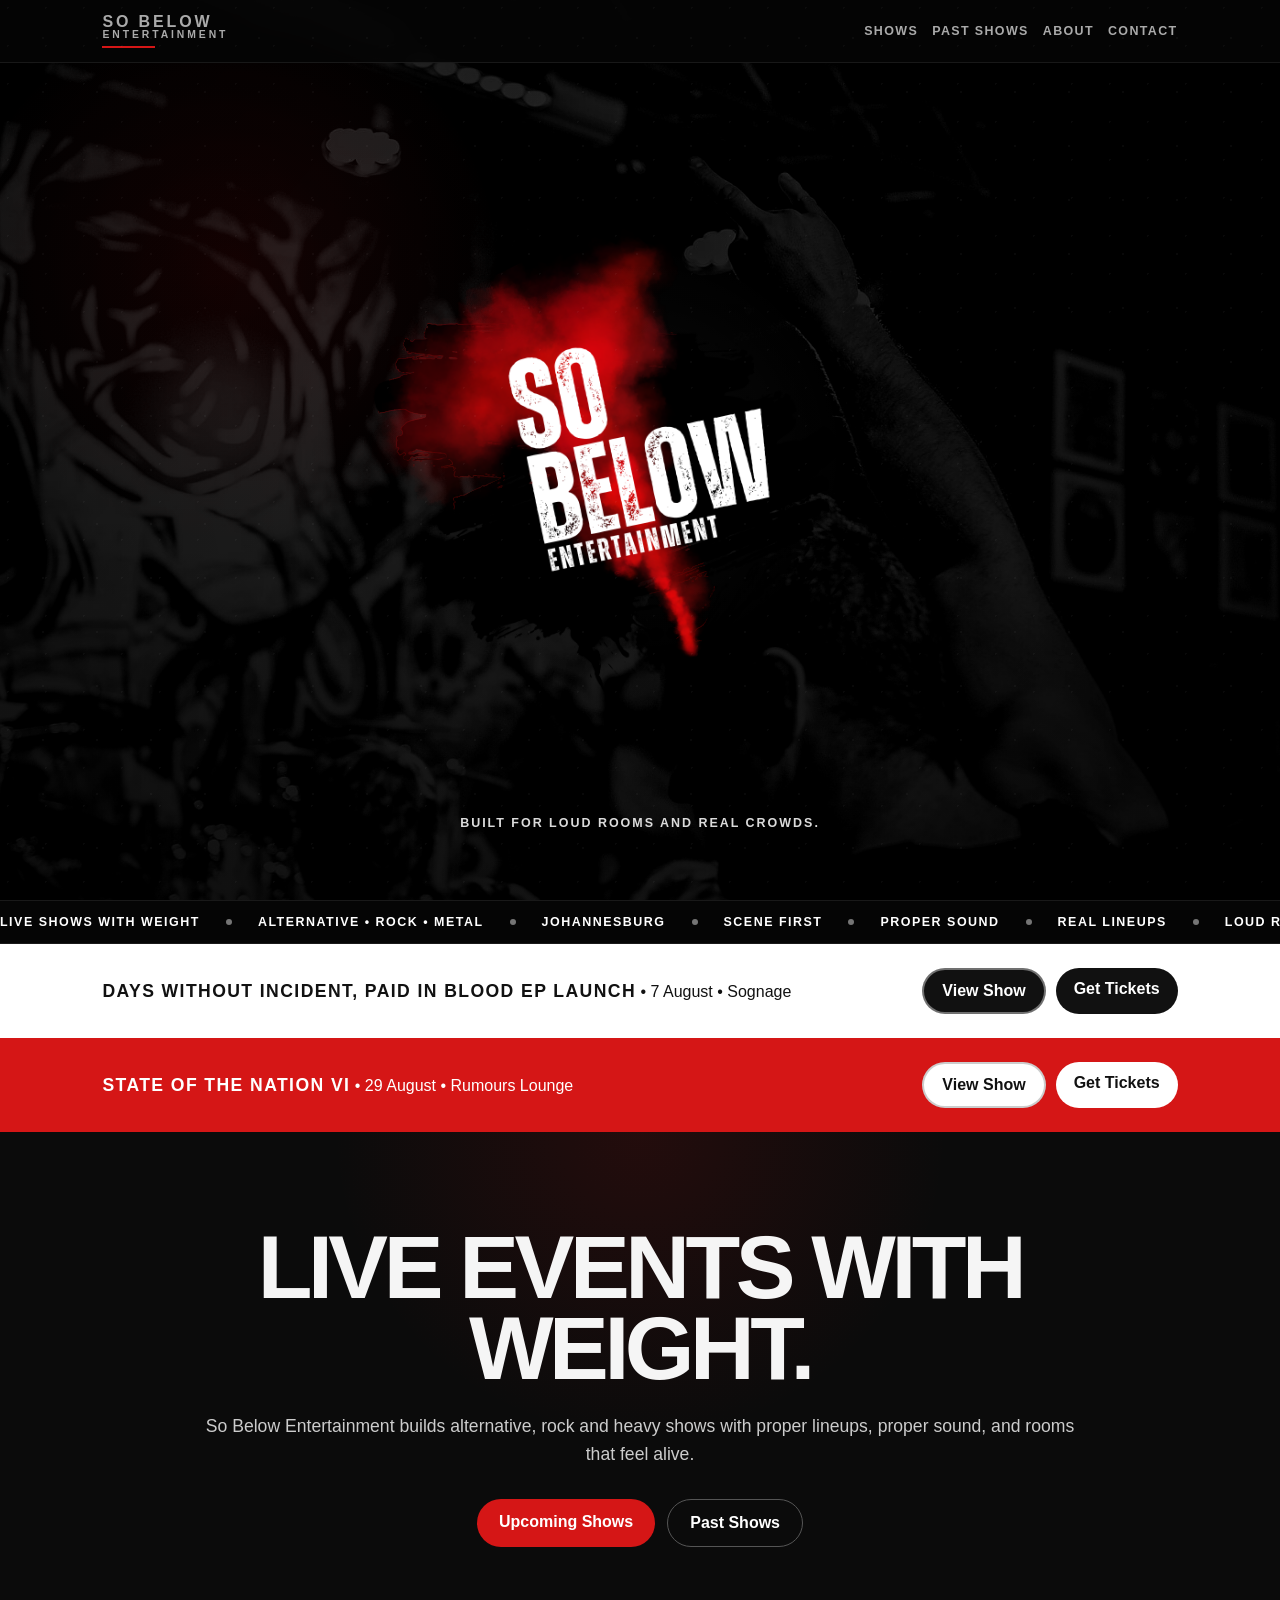
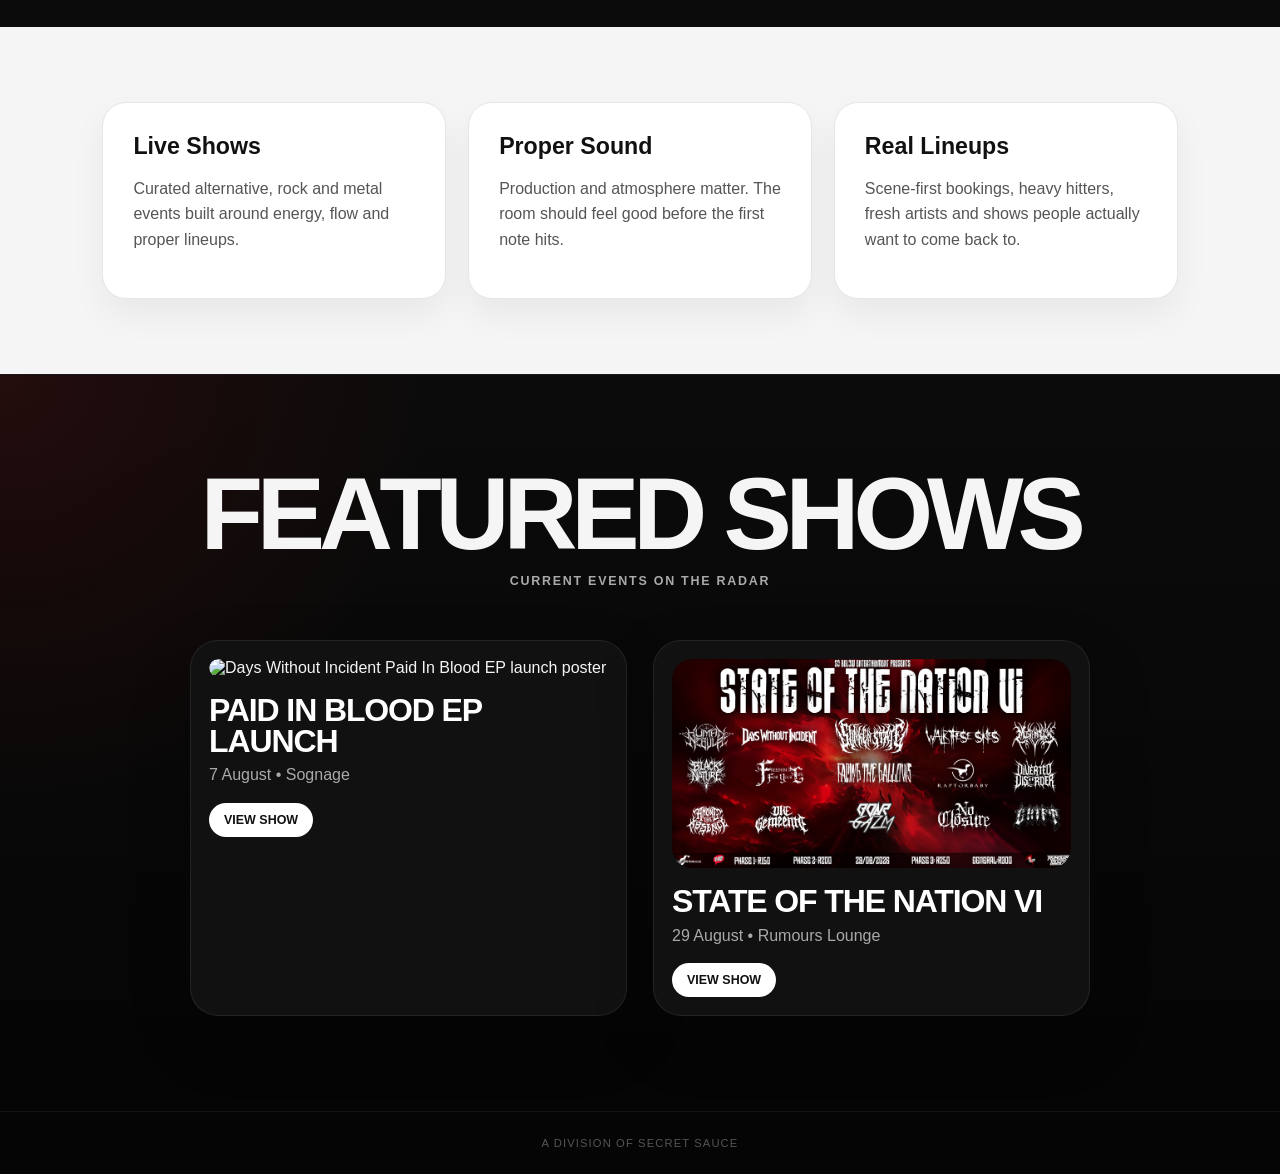
==== commit b9dfe0e3: "Update index.html" ====
--- a/index.html
+++ b/index.html
@@ -469,7 +469,7 @@
 
 <section class="feature-bar white reveal">
   <div>
-    <strong>Days Without Incident — Paid In Blood EP Launch</strong> • 7 August • Sognage
+    <strong>Days Without Incident, Paid In Blood EP Launch</strong> • 7 August • Sognage
   </div>
   <div class="bar-buttons">
     <a href="shows.html#dwi-ep-launch" class="bar-link">View Show</a>
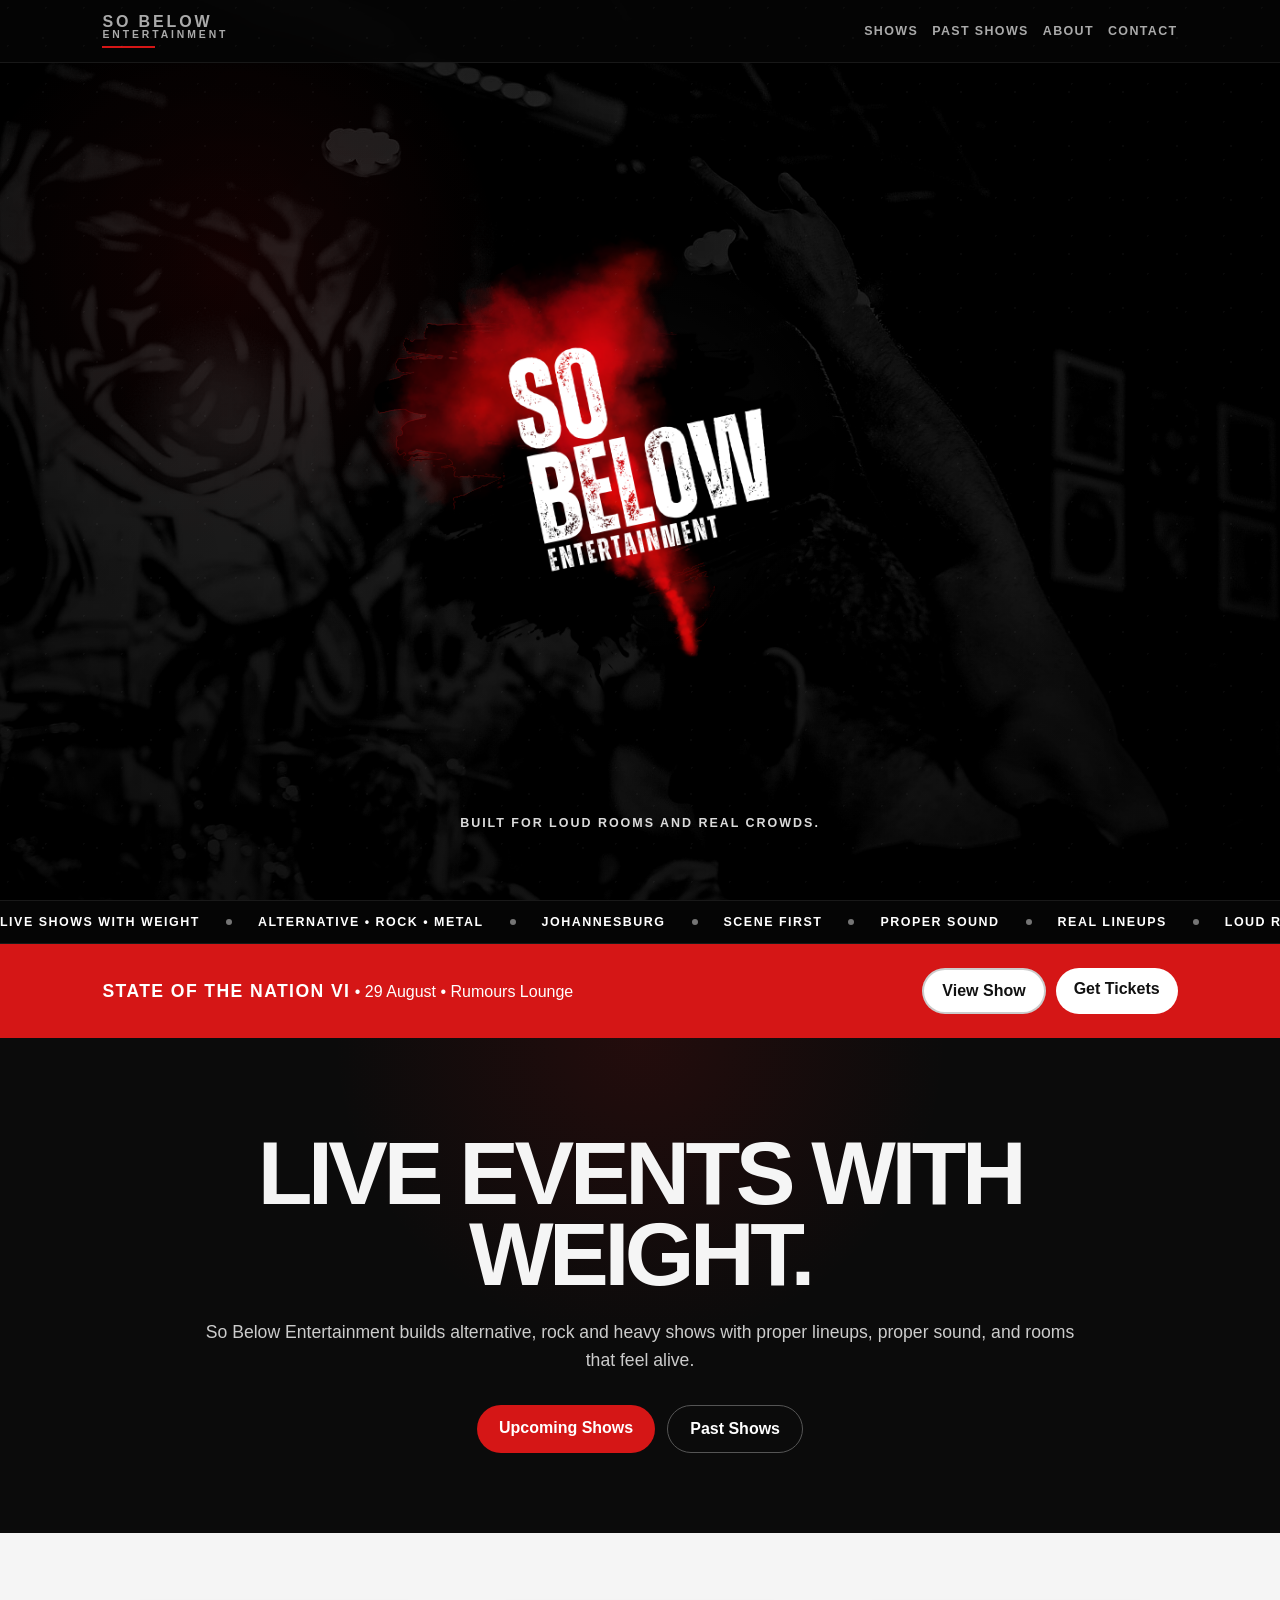
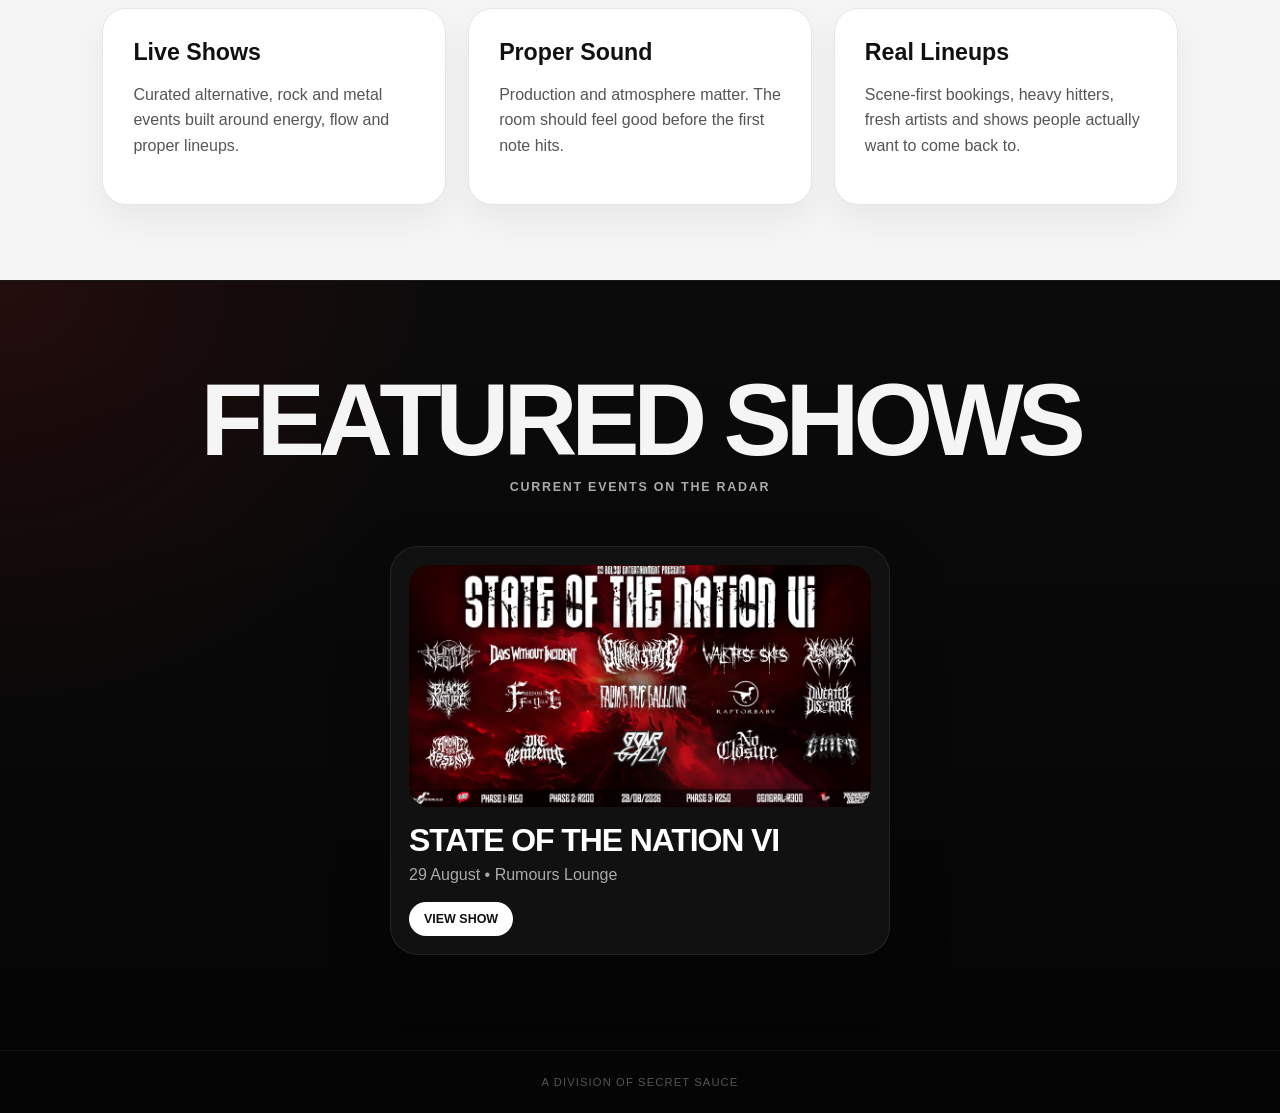
==== commit 7630fb60: "Update index.html" ====
--- a/index.html
+++ b/index.html
@@ -467,15 +467,6 @@
   </div>
 </section>
 
-<section class="feature-bar white reveal">
-  <div>
-    <strong>Days Without Incident, Paid In Blood EP Launch</strong> • 7 August • Sognage
-  </div>
-  <div class="bar-buttons">
-    <a href="shows.html#dwi-ep-launch" class="bar-link">View Show</a>
-    <a href="https://tickets.koid.co.za/event/days-without-incident-" target="_blank">Get Tickets</a>
-  </div>
-</section>
 
 <section class="feature-bar red reveal">
   <div>
@@ -518,16 +509,7 @@
   <h2>Featured Shows</h2>
   <div class="featured-subtitle">Current events on the radar</div>
 
-  <div class="show-poster-grid">
-    <a class="show-poster-card" href="shows.html#dwi-ep-launch">
-      <span class="poster-link">
-        <img src="DWI_EP_1920x1005.png" alt="Days Without Incident Paid In Blood EP launch poster">
-      </span>
-      <h3>Paid In Blood EP Launch</h3>
-      <p>7 August • Sognage</p>
-      <span class="card-button">View Show</span>
-    </a>
-
+  <div class="show-poster-grid" style="grid-template-columns: 1fr; max-width: 500px;">
     <a class="show-poster-card" href="shows.html#state-of-the-nation-vi">
       <span class="poster-link">
         <img src="sotnvi_Final.png" alt="State Of The Nation VI final poster">
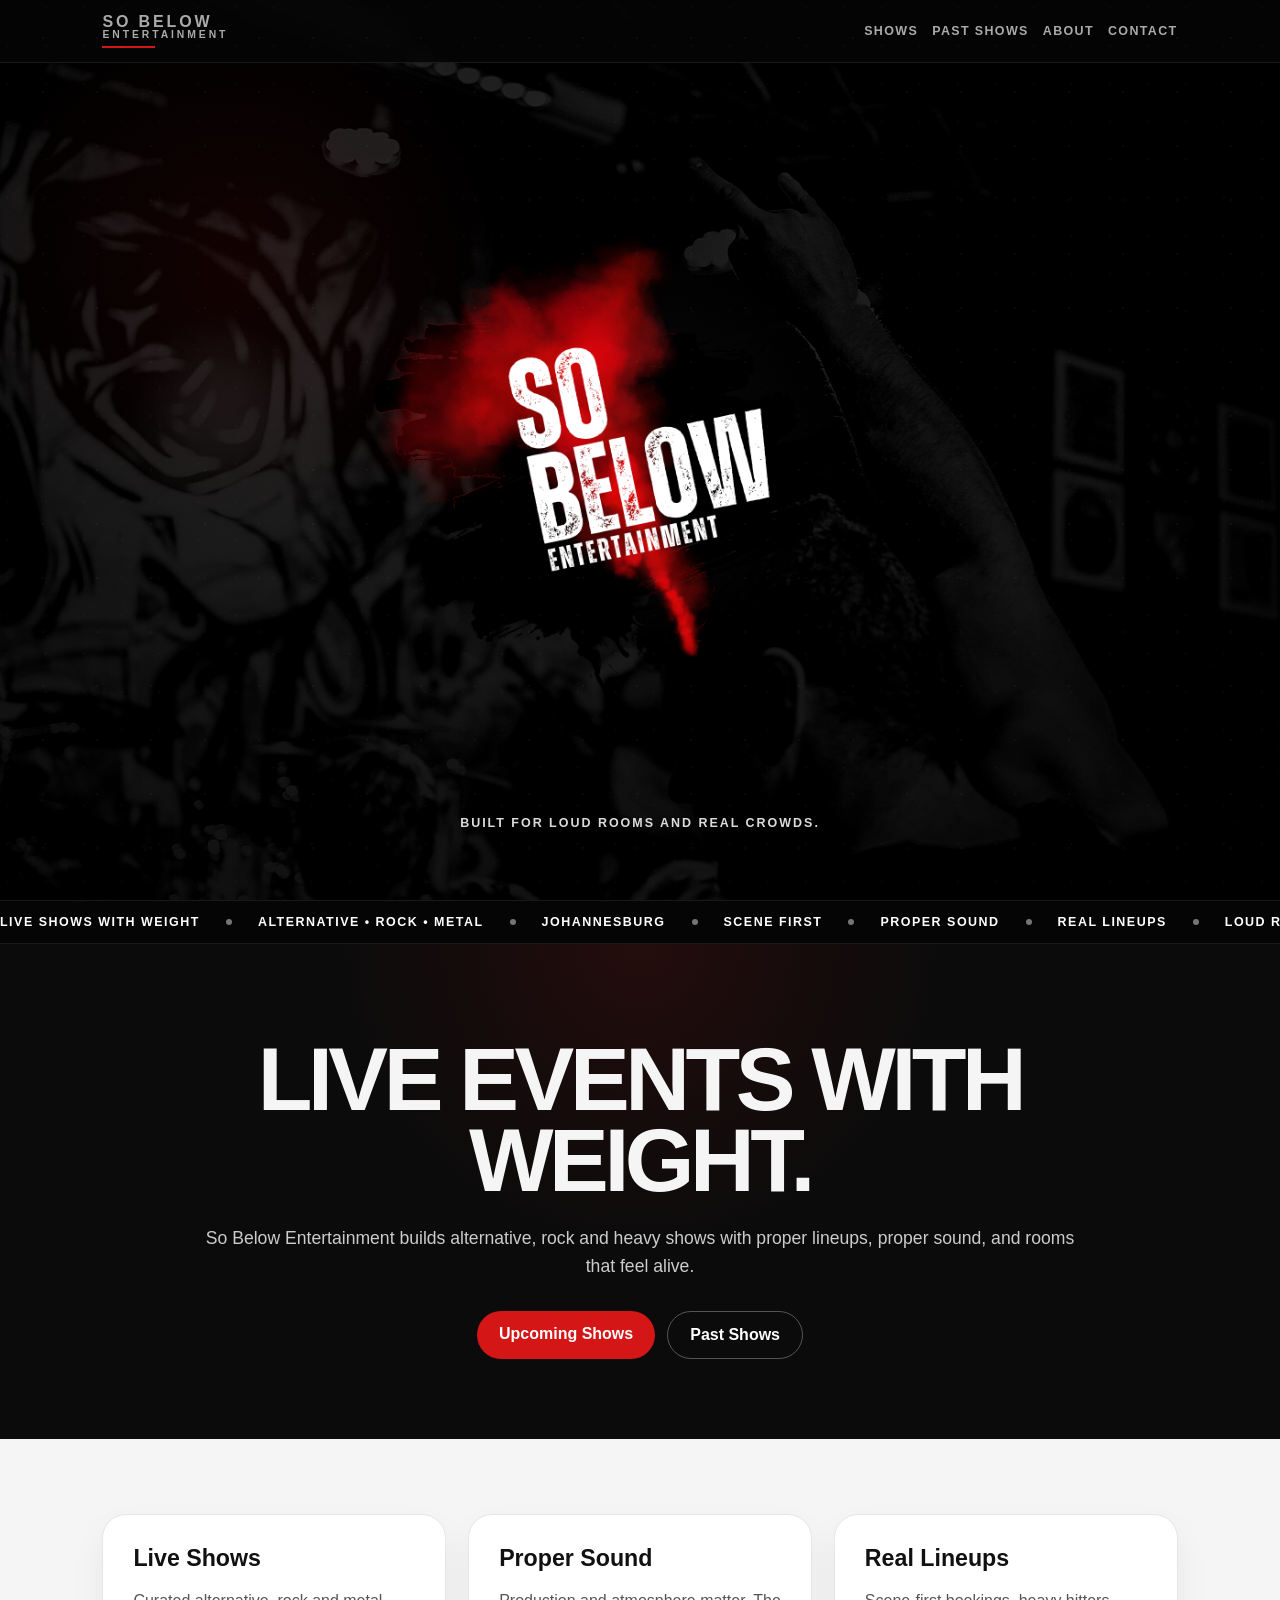
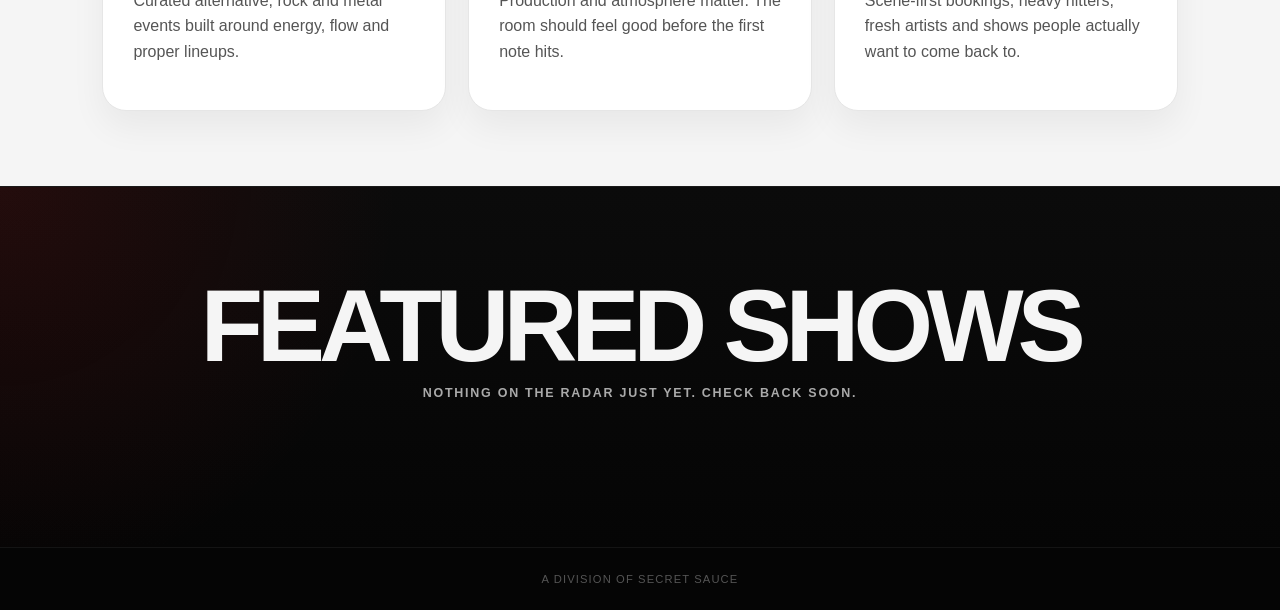
==== commit 2e6bcda5: "Update index.html" ====
--- a/index.html
+++ b/index.html
@@ -468,15 +468,6 @@
 </section>
 
 
-<section class="feature-bar red reveal">
-  <div>
-    <strong>State Of The Nation VI</strong> • 29 August • Rumours Lounge
-  </div>
-  <div class="bar-buttons">
-    <a href="shows.html#state-of-the-nation-vi" class="bar-link">View Show</a>
-    <a href="https://tickets.koid.co.za/event/state-of-the-nation-vi" target="_blank">Get Tickets</a>
-  </div>
-</section>
 
 <section class="intro reveal">
   <h1>Live Events With Weight.</h1>
@@ -507,18 +498,7 @@
 
 <section class="featured-shows reveal">
   <h2>Featured Shows</h2>
-  <div class="featured-subtitle">Current events on the radar</div>
-
-  <div class="show-poster-grid" style="grid-template-columns: 1fr; max-width: 500px;">
-    <a class="show-poster-card" href="shows.html#state-of-the-nation-vi">
-      <span class="poster-link">
-        <img src="sotnvi_Final.png" alt="State Of The Nation VI final poster">
-      </span>
-      <h3>State Of The Nation VI</h3>
-      <p>29 August • Rumours Lounge</p>
-      <span class="card-button">View Show</span>
-    </a>
-  </div>
+  <div class="featured-subtitle">Nothing on the radar just yet. Check back soon.</div>
 </section>
 
 <footer class="footer">
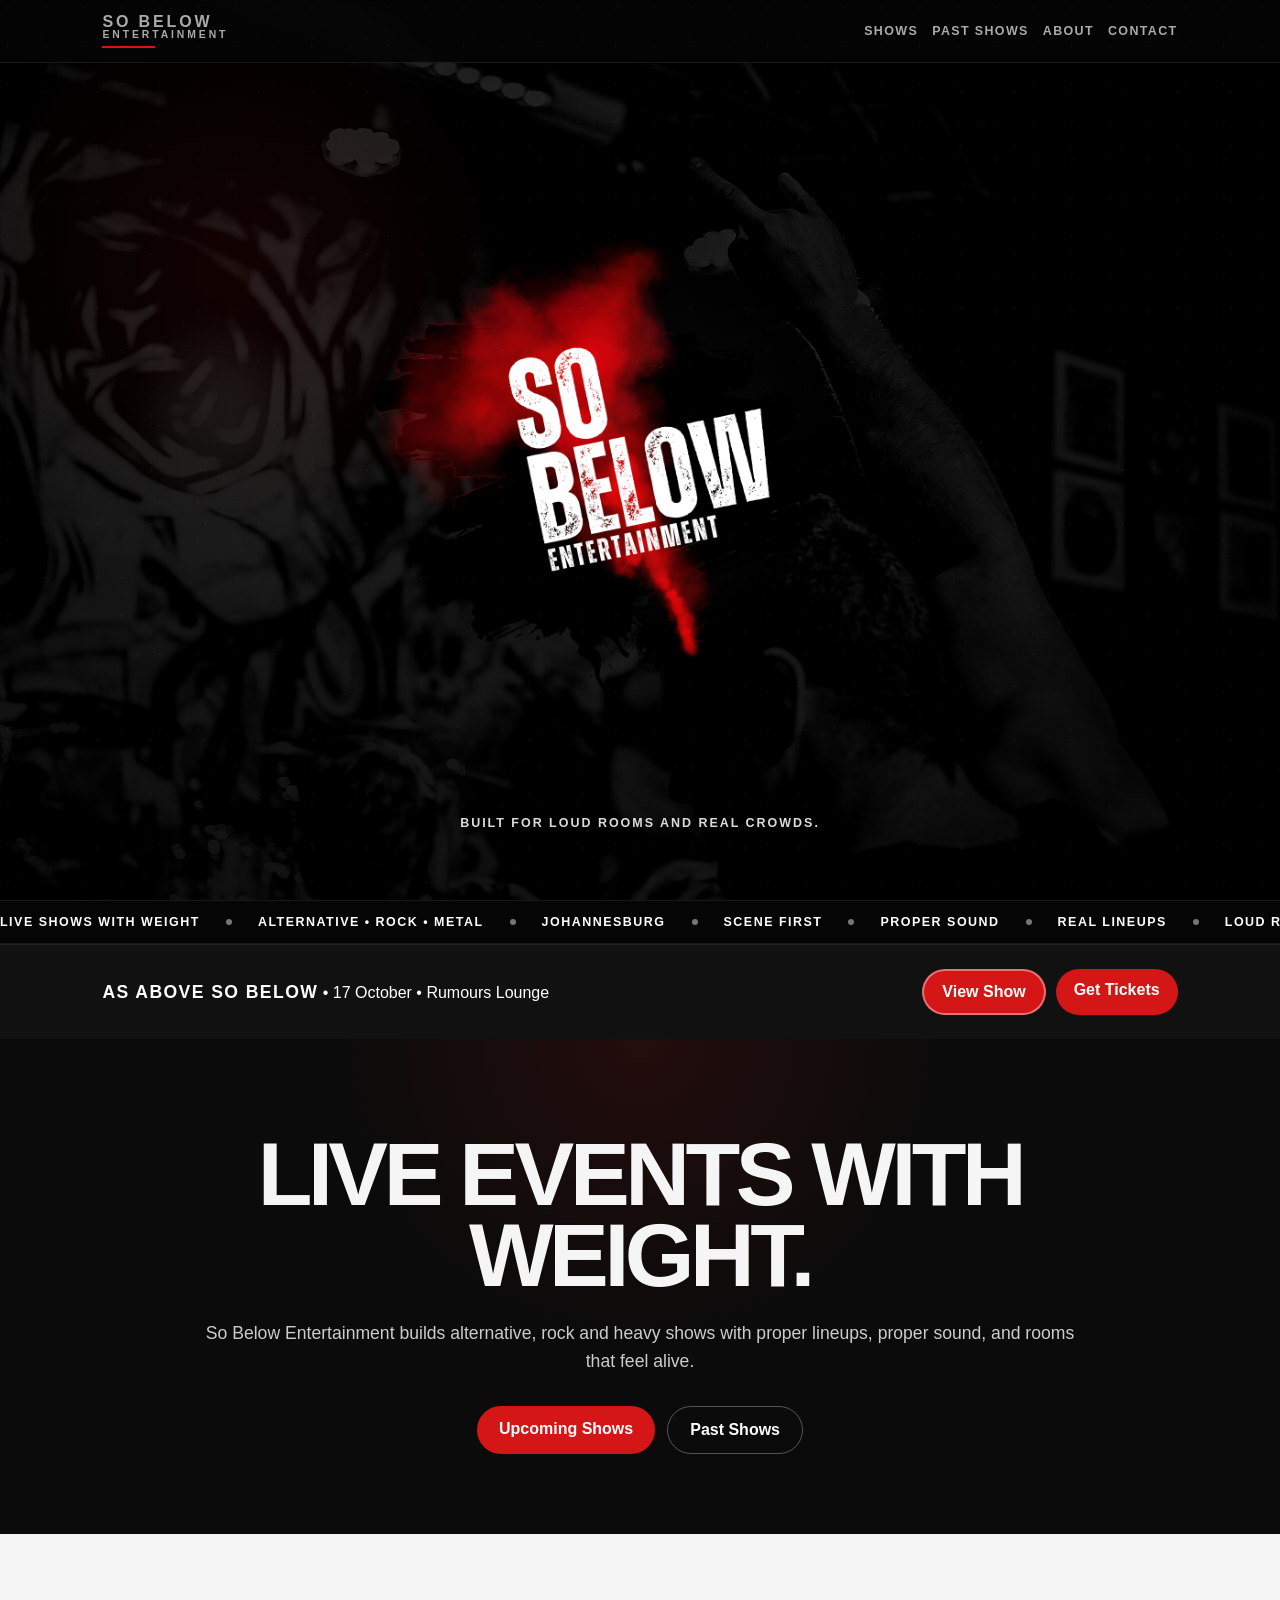
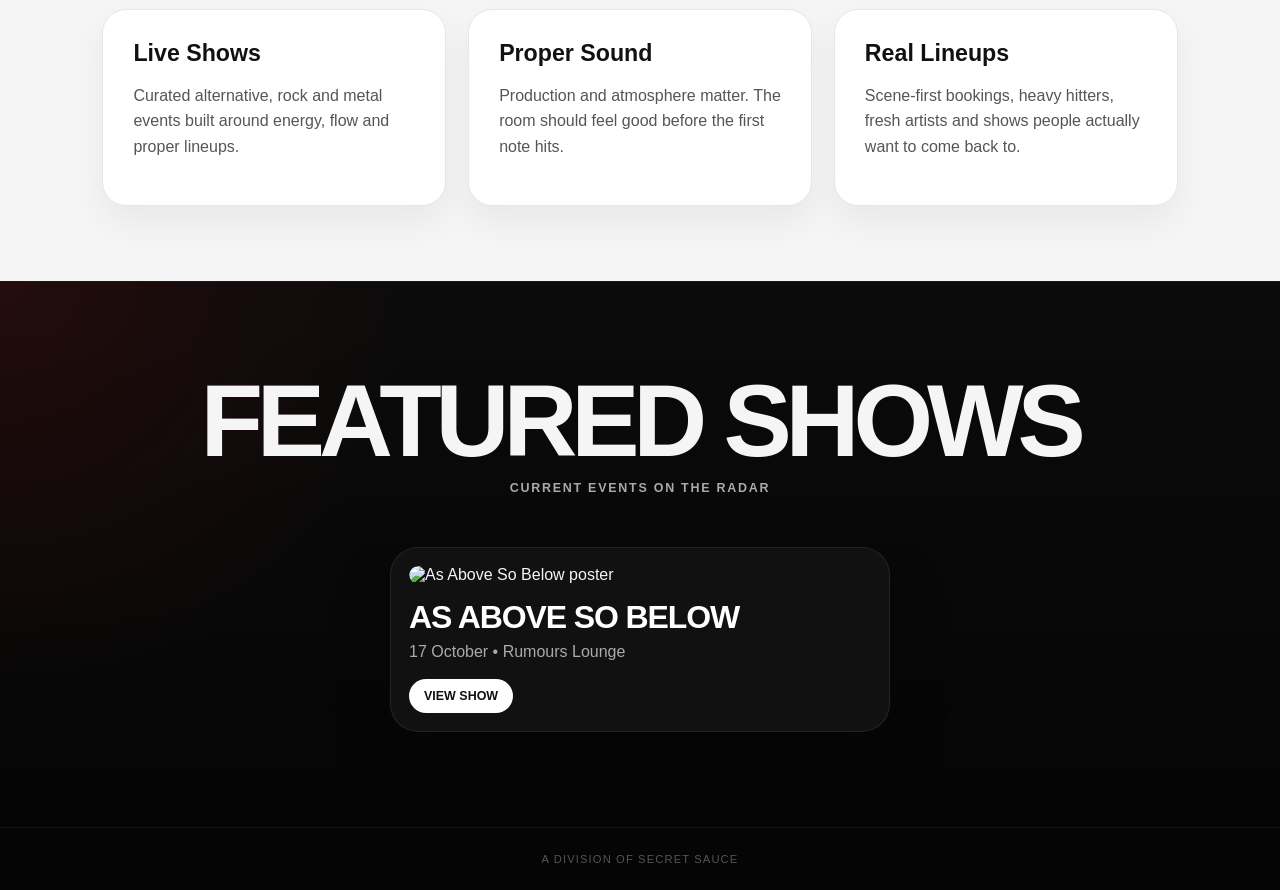
==== commit 2da75392: "Update index.html" ====
--- a/index.html
+++ b/index.html
@@ -469,6 +469,16 @@
 
 
 
+<section class="feature-bar dark reveal">
+  <div>
+    <strong>As Above So Below</strong> • 17 October • Rumours Lounge
+  </div>
+  <div class="bar-buttons">
+    <a href="shows.html" class="bar-link">View Show</a>
+    <a href="https://tickets.koid.co.za/event/as-above-so-below" target="_blank">Get Tickets</a>
+  </div>
+</section>
+
 <section class="intro reveal">
   <h1>Live Events With Weight.</h1>
   <p>
@@ -498,7 +508,18 @@
 
 <section class="featured-shows reveal">
   <h2>Featured Shows</h2>
-  <div class="featured-subtitle">Nothing on the radar just yet. Check back soon.</div>
+  <div class="featured-subtitle">Current events on the radar</div>
+
+  <div class="show-poster-grid" style="grid-template-columns: 1fr; max-width: 500px;">
+    <a class="show-poster-card" href="shows.html">
+      <span class="poster-link">
+        <img src="AASB_1920x1005.png" alt="As Above So Below poster">
+      </span>
+      <h3>As Above So Below</h3>
+      <p>17 October • Rumours Lounge</p>
+      <span class="card-button">View Show</span>
+    </a>
+  </div>
 </section>
 
 <footer class="footer">
